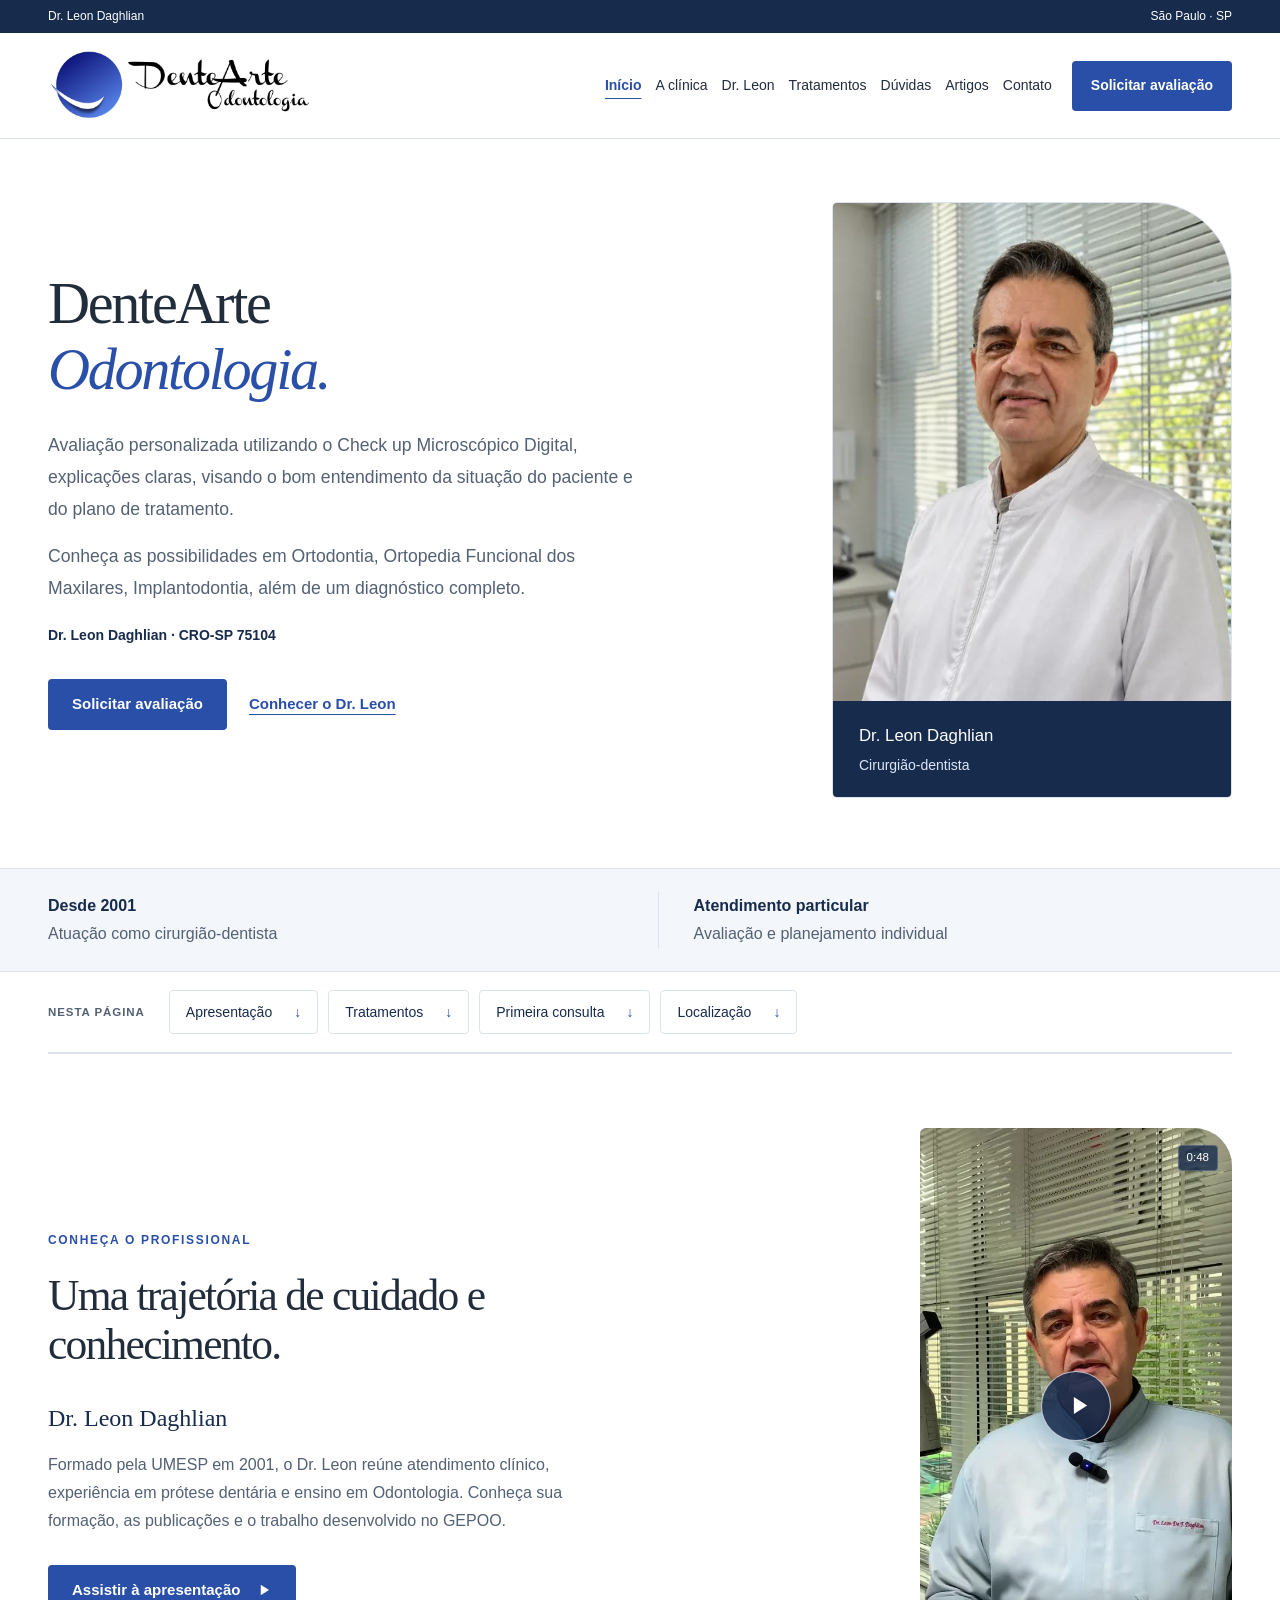
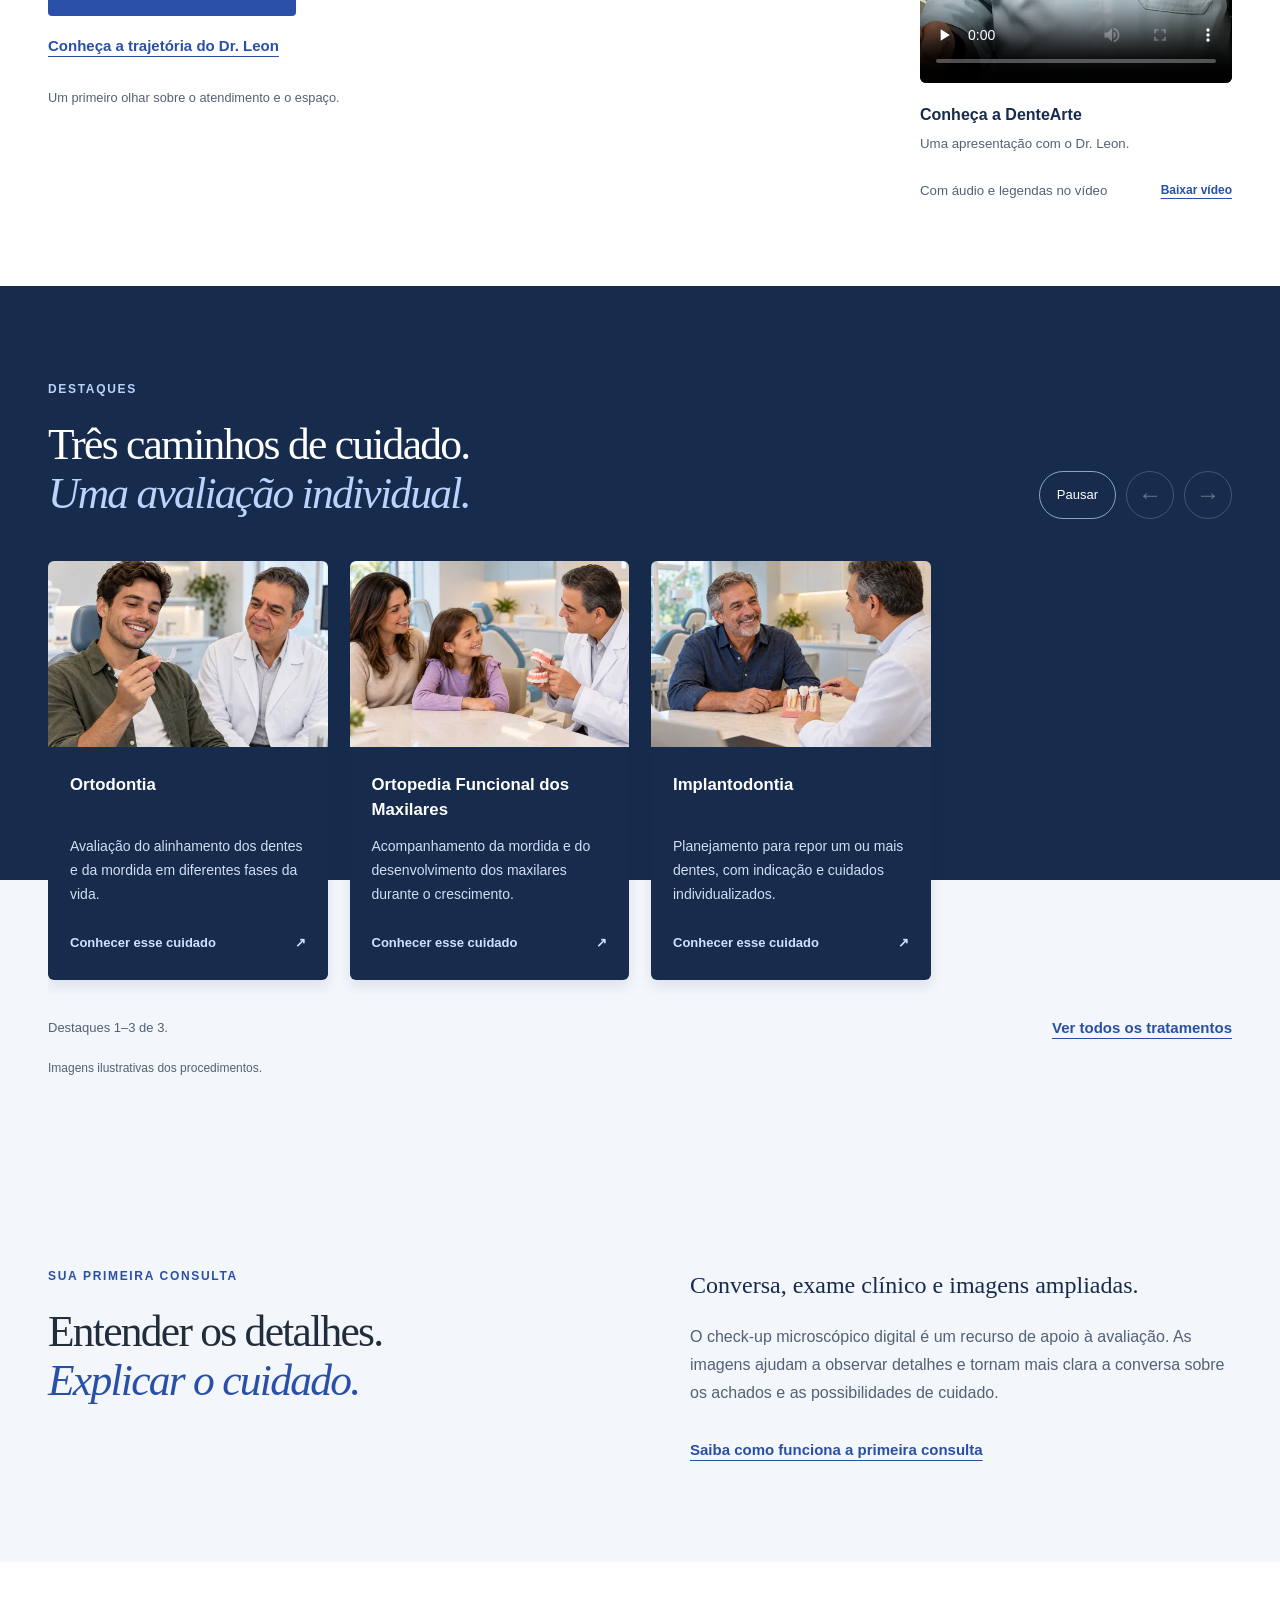
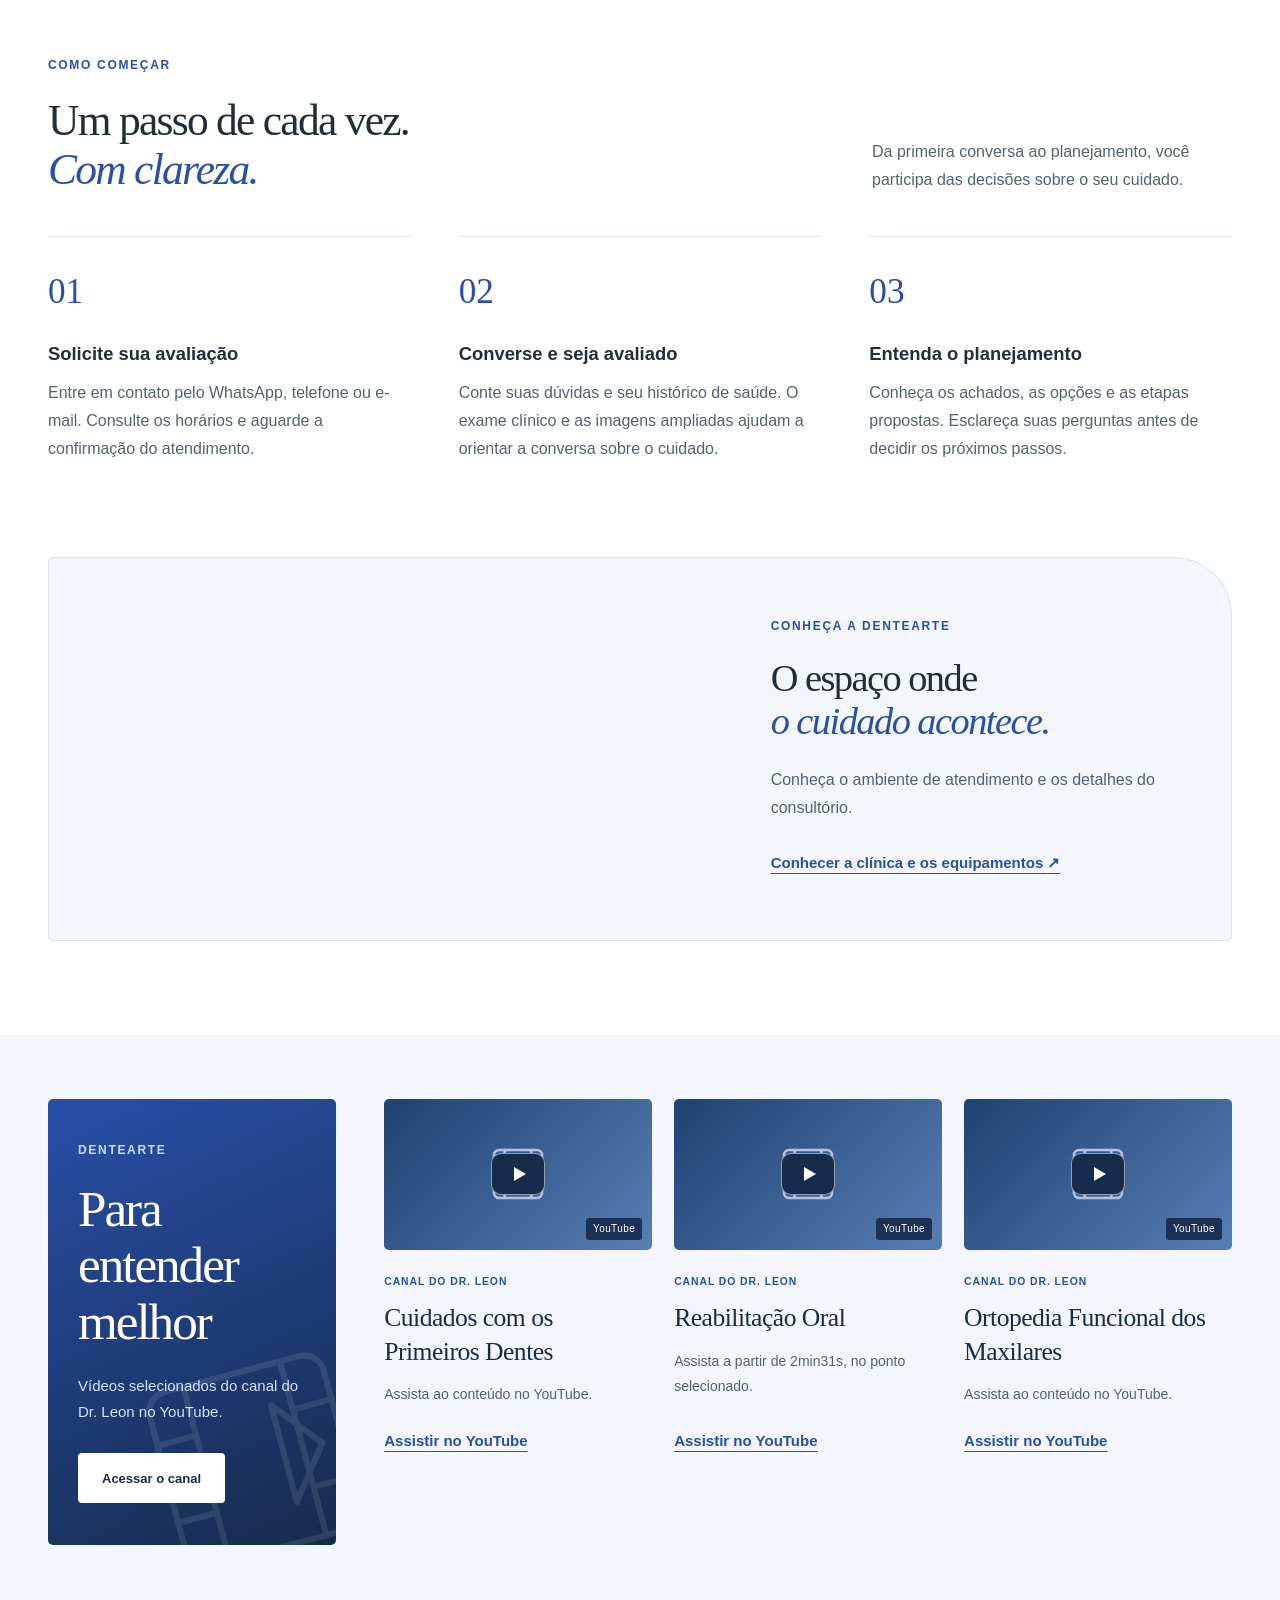
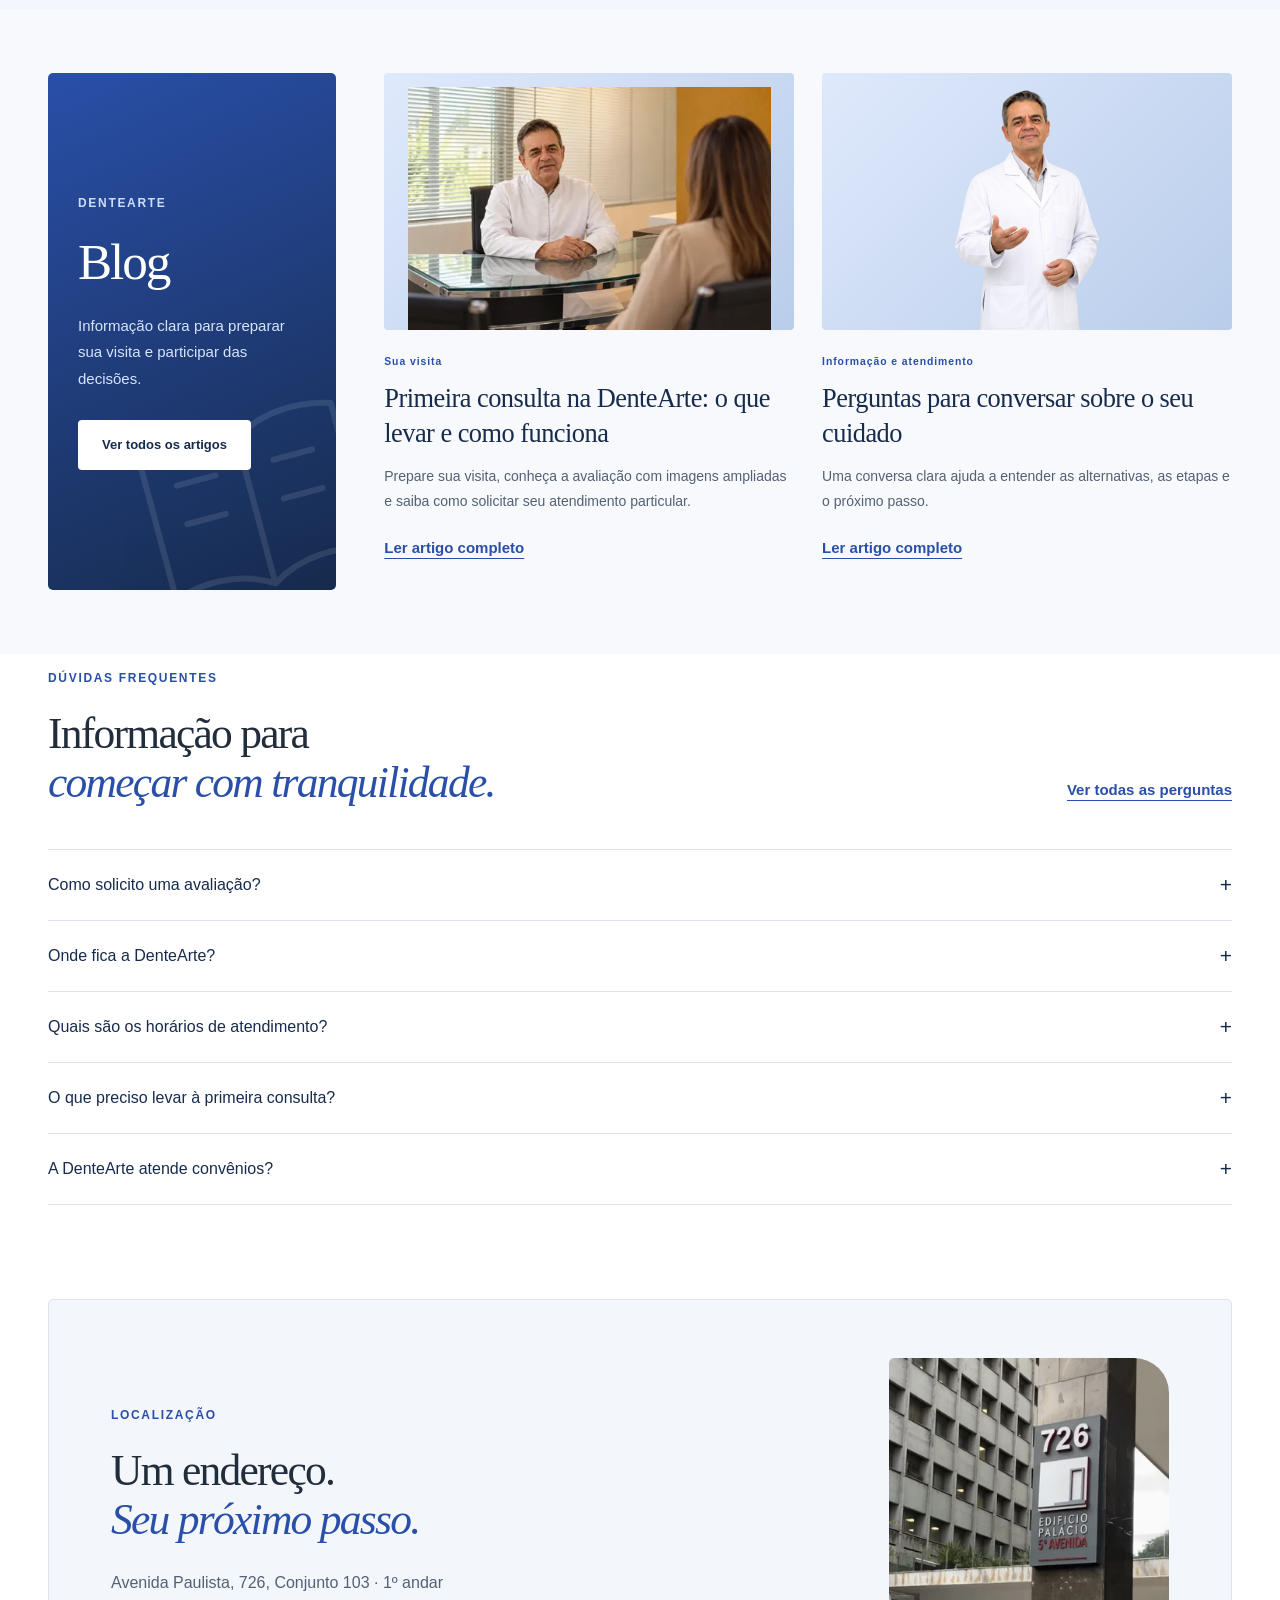
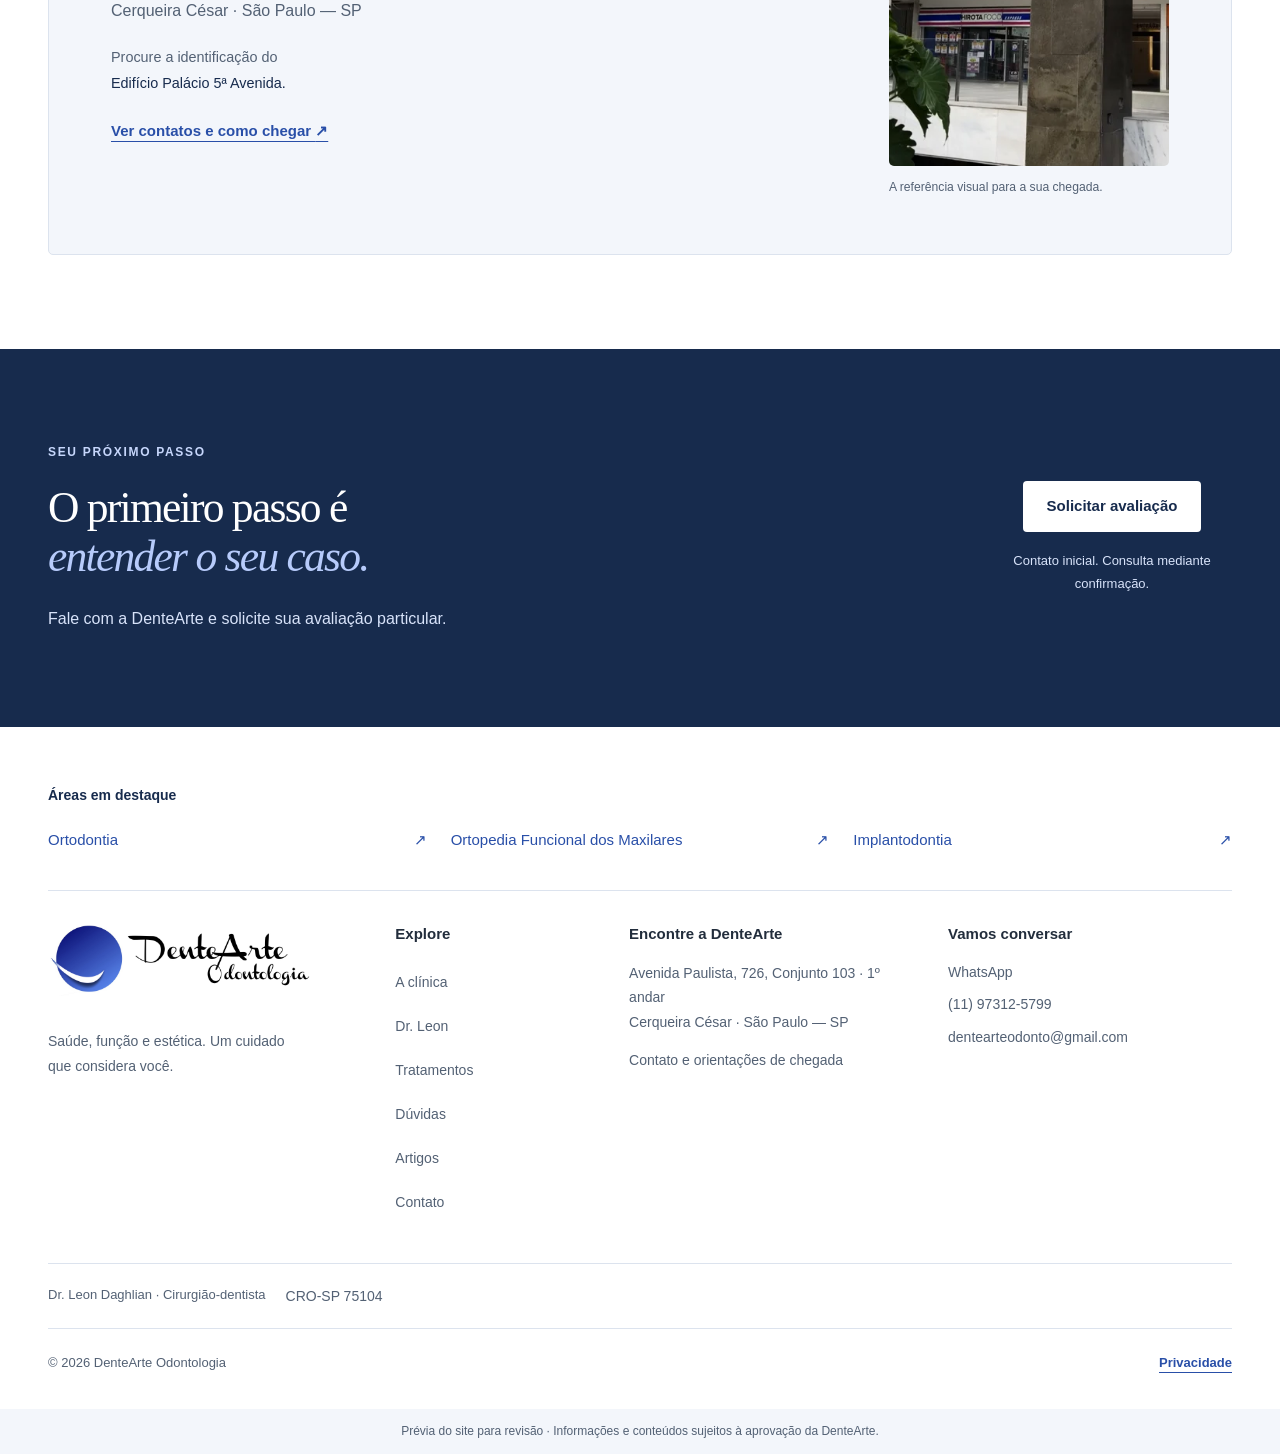
==== index.html @ a9404f8c "Add files via upload" ====
<!doctype html>
<html lang="pt-BR">
<head>
  <meta charset="utf-8">
  <meta name="viewport" content="width=device-width, initial-scale=1">
  <meta name="referrer" content="no-referrer">
  <meta name="theme-color" content="#294FA8">
  <meta name="description" content="Atendimento particular com o Dr. Leon Daghlian. Conheça Ortodontia, Ortopedia Funcional e Implantodontia e solicite uma avaliação.">
  <meta name="robots" content="noindex, nofollow">
  <meta property="og:type" content="website">
  <meta property="og:locale" content="pt_BR">
  <meta property="og:title" content="Dentista — Dr. Leon | DenteArte">
  <meta property="og:description" content="Atendimento particular com o Dr. Leon Daghlian. Conheça Ortodontia, Ortopedia Funcional e Implantodontia e solicite uma avaliação.">
  <meta property="og:site_name" content="DenteArte Odontologia">
  
  <meta property="og:image" content="https://www.dentearte.com/assets/runtime/leon-home.148a101b73c4b427.webp"><meta property="og:image:alt" content="Dr. Leon Daghlian de jaleco branco no consultório">
  <title>Dentista — Dr. Leon | DenteArte</title>
  <link rel="icon" type="image/png" href="assets/runtime/favicon.35aedf105b13063a.png">
  
  <link rel="stylesheet" href="assets/runtime/styles-home.a807d218c410e4f5.css">
  <script src="assets/runtime/app.6efefcf47bba2258.js" defer></script>
<script src="assets/runtime/sections.3977c58650f50181.js" defer></script>
<script src="assets/runtime/media.e049b5c25b00d637.js" defer></script>
</head>

<body>
<a class="skip-link" href="#conteudo">Pular para o conteúdo</a>
<div class="topbar"><div class="wrap"><span>Dr. Leon Daghlian</span><span>São Paulo · SP</span></div></div>
<header class="header" id="inicio">
  <div class="header-inner wrap">
    <a class="brand brand-header" href="index.html" aria-label="DenteArte Odontologia, início"><img class="brand-logo" src="assets/runtime/dentearte-odontologia.8fee840954c250de.jpg" width="1644" height="452" alt="" decoding="async"></a>
    <nav class="nav" id="main-nav" aria-label="Menu principal"><a href="index.html" aria-current="page">Início</a>
<a href="clinica.html">A clínica</a>
<a href="profissional.html">Dr. Leon</a>
<a href="tratamentos.html">Tratamentos</a>
<a href="duvidas.html">Dúvidas</a>
<a href="artigos.html">Artigos</a>
<a href="contato.html">Contato</a></nav>
    <a class="button button-blue header-cta"  data-book href="contato.html" aria-haspopup="dialog">Solicitar avaliação</a>
    <button class="menu-toggle" type="button" aria-label="Abrir menu" aria-controls="main-nav" aria-expanded="false"><span></span><span></span></button>
  </div>
</header>

<noscript><p class="noscript-note">A preparação de mensagem e os filtros usam JavaScript. Os artigos, a privacidade e os contatos também estão disponíveis em páginas próprias.</p></noscript>
<main id="conteudo" tabindex="-1">
<section class="hero wrap">
  <div class="hero-copy"><h1>DenteArte<br><em>Odontologia.</em></h1><p class="lead">Avaliação personalizada utilizando o Check up Microscópico Digital, explicações claras, visando o bom entendimento da situação do paciente e do plano de tratamento.</p>
<p class="lead">Conheça as possibilidades em Ortodontia, Ortopedia Funcional dos Maxilares, Implantodontia, além  de um diagnóstico completo.</p><p class="hero-credential">Dr. Leon Daghlian · CRO-SP 75104</p><div class="hero-actions"><a class="button button-blue"  data-book href="contato.html" aria-haspopup="dialog">Solicitar avaliação</a><a class="text-link" href="profissional.html">Conhecer o Dr. Leon</a></div></div>
  <figure class="portrait hero-portrait photo-portrait"><div class="portrait-window"><img src="assets/runtime/leon-home.148a101b73c4b427.webp" alt="Dr. Leon Daghlian de jaleco branco no consultório" width="1122" height="1402" fetchpriority="high" decoding="async" srcset="assets/runtime/leon-home-480.ec68aa6f1c3f80e4.webp 480w, assets/runtime/leon-home-768.adf15c10898aa76a.webp 768w, assets/runtime/leon-home.148a101b73c4b427.webp 1122w" sizes="(max-width: 360px) calc(100vw - 40px), (max-width: 650px) 320px, (max-width: 900px) 42vw, 400px"></div><figcaption><strong>Dr. Leon Daghlian</strong><span>Cirurgião-dentista</span></figcaption></figure>
</section>
<section class="brand-strip" aria-label="Informações do atendimento"><div class="wrap"><span><strong>Desde 2001</strong><br>Atuação como cirurgião-dentista</span><span><strong>Atendimento particular</strong><br>Avaliação e planejamento individual</span></div></section>
<nav class="page-shortcuts wrap" aria-label="Nesta página"><span>Nesta página</span><div><a href="#apresentacao" data-section-link>Apresentação<span aria-hidden="true">↓</span></a><a href="#destaques" data-section-link>Tratamentos<span aria-hidden="true">↓</span></a><a href="#primeira-consulta" data-section-link>Primeira consulta<span aria-hidden="true">↓</span></a><a href="#localizacao" data-section-link>Localização<span aria-hidden="true">↓</span></a></div></nav>
<section class="professional-intro wrap section-space da-introduction page-section-target" id="apresentacao" aria-labelledby="da-intro-title" tabindex="-1">
  <div class="da-intro-copy"><p class="eyebrow">CONHEÇA O PROFISSIONAL</p><h2 id="da-intro-title">Uma trajetória de cuidado e conhecimento.</h2>
  <p class="da-professional-name">Dr. Leon Daghlian</p><p>Formado pela UMESP em 2001, o Dr. Leon reúne atendimento clínico, experiência em prótese dentária e ensino em Odontologia. Conheça sua formação, as publicações e o trabalho desenvolvido no GEPOO.</p>
  <div class="da-intro-actions"><a class="button button-blue" href="#video-apresentacao" data-play-media="video-apresentacao">Assistir à apresentação <svg viewBox="0 0 24 24" aria-hidden="true"><path d="M9 5v14l11-7z"/></svg></a><a class="text-link" href="profissional.html">Conheça a trajetória do Dr. Leon</a></div>
  <p class="da-media-hint">Um primeiro olhar sobre o atendimento e o espaço.</p></div>
  <div class="da-intro-film"><figure class="da-media-card">
      <div class="da-media-shell">
        <video id="video-apresentacao" class="da-video" controls playsinline loading="lazy" preload="none" poster="assets/runtime/apresentacao-capa.09a3479719174597.webp" aria-label="Conheça a DenteArte" width="720" height="1280" tabindex="0">
          <source src="assets/runtime/apresentacao.948035d2e2fa01c4.mp4" type="video/mp4">
          Seu navegador não reproduz este vídeo. <a href="assets/runtime/apresentacao.948035d2e2fa01c4.mp4">Abrir vídeo: Conheça a DenteArte</a>.
        </video>
        <button class="da-media-play" type="button" aria-label="Assistir: Conheça a DenteArte" aria-controls="video-apresentacao" hidden><svg viewBox="0 0 24 24" aria-hidden="true"><path d="M9 5v14l11-7z"/></svg></button>
        <span class="da-duration" aria-hidden="true">0:48</span>
      </div>
      <figcaption><strong>Conheça a DenteArte</strong><span>Uma apresentação com o Dr. Leon.</span>
      <p class="da-media-tools"><span>Com áudio e legendas no vídeo</span><a href="assets/runtime/apresentacao.948035d2e2fa01c4.mp4" download="dentearte-apresentacao.mp4" aria-label="Baixar vídeo: apresentação">Baixar vídeo</a></p>
      <p class="da-media-status" id="video-apresentacao-status" role="status" aria-live="polite" hidden></p></figcaption>
    </figure></div>
</section>
<section class="highlights-section section-space page-section-target" id="destaques" aria-labelledby="highlights-title" tabindex="-1"><div class="wrap"><div class="section-heading"><div><p class="eyebrow">DESTAQUES</p><h2 id="highlights-title">Três caminhos de cuidado.<br><em>Uma avaliação individual.</em></h2></div><div class="carousel-controls" data-carousel-controls hidden><button type="button" class="carousel-toggle" data-carousel-toggle aria-label="Pausar rolagem automática" aria-controls="highlights-track">Pausar</button><button type="button" class="carousel-arrow" data-carousel-prev aria-label="Ver tratamentos anteriores" aria-controls="highlights-track">←</button><button type="button" class="carousel-arrow" data-carousel-next aria-label="Ver próximos tratamentos" aria-controls="highlights-track">→</button></div></div><div class="highlight-track" id="highlights-track" tabindex="0" aria-label="Destaques dos tratamentos; use as setas para navegar"><a class="highlight-card" href="tratamento-ortodontia.html"><div class="highlight-visual highlight-photo"><img src="assets/runtime/ortodontia.4e6192ca11a2cd31.webp" alt="Imagem ilustrativa de um alinhador transparente em uma consulta" width="960" height="640" loading="lazy" decoding="async" srcset="assets/runtime/tratamentos-ortodontia-480.391642be3a689892.webp 480w, assets/runtime/ortodontia.4e6192ca11a2cd31.webp 960w" sizes="(max-width: 650px) calc(100vw - 40px), (max-width: 1000px) 45vw, 440px"></div><div class="highlight-copy"><h3>Ortodontia</h3><p>Avaliação do alinhamento dos dentes e da mordida em diferentes fases da vida.</p><span class="highlight-link">Conhecer esse cuidado <span aria-hidden="true">↗</span></span></div></a><a class="highlight-card" href="tratamento-ortopedia-funcional.html"><div class="highlight-visual highlight-photo"><img src="assets/runtime/ortopedia-funcional.61e258c09fccf514.webp" alt="Imagem ilustrativa de uma criança e sua responsável em orientação sobre os maxilares" width="960" height="640" loading="lazy" decoding="async" srcset="assets/runtime/tratamentos-ortopedia-funcional-480.c8b0a27391415779.webp 480w, assets/runtime/ortopedia-funcional.61e258c09fccf514.webp 960w" sizes="(max-width: 650px) calc(100vw - 40px), (max-width: 1000px) 45vw, 440px"></div><div class="highlight-copy"><h3>Ortopedia Funcional dos Maxilares</h3><p>Acompanhamento da mordida e do desenvolvimento dos maxilares durante o crescimento.</p><span class="highlight-link">Conhecer esse cuidado <span aria-hidden="true">↗</span></span></div></a><a class="highlight-card" href="tratamento-implantodontia.html"><div class="highlight-visual highlight-photo"><img src="assets/runtime/implantodontia.1fc6ed169a459009.webp" alt="Imagem ilustrativa de orientação com um modelo de implante dentário" width="960" height="640" loading="lazy" decoding="async" srcset="assets/runtime/tratamentos-implantodontia-480.143614f6ed441ddf.webp 480w, assets/runtime/implantodontia.1fc6ed169a459009.webp 960w" sizes="(max-width: 650px) calc(100vw - 40px), (max-width: 1000px) 45vw, 440px"></div><div class="highlight-copy"><h3>Implantodontia</h3><p>Planejamento para repor um ou mais dentes, com indicação e cuidados individualizados.</p><span class="highlight-link">Conhecer esse cuidado <span aria-hidden="true">↗</span></span></div></a></div><div class="highlight-bottom"><p class="carousel-status" data-carousel-status role="status">3 áreas em destaque.</p><a class="text-link" href="tratamentos.html">Ver todos os tratamentos</a></div><p class="highlight-image-note">Imagens ilustrativas dos procedimentos.</p></div></section>


<section class="soft-section section-space page-section-target" id="primeira-consulta" tabindex="-1"><div class="wrap editorial-grid"><div><p class="eyebrow">SUA PRIMEIRA CONSULTA</p><h2>Entender os detalhes.<br><em>Explicar o cuidado.</em></h2></div><div><p class="lead">Conversa, exame clínico e imagens ampliadas.</p><p>O check-up microscópico digital é um recurso de apoio à avaliação. As imagens ajudam a observar detalhes e tornam mais clara a conversa sobre os achados e as possibilidades de cuidado.</p><a class="text-link" href="clinica.html#primeira-consulta">Saiba como funciona a primeira consulta</a></div></div></section>
<section class="journey section-space" id="primeira-visita">
  <div class="wrap"><div class="section-heading"><div><p class="eyebrow">COMO COMEÇAR</p><h2>Um passo de cada vez.<br><em>Com clareza.</em></h2></div><p>Da primeira conversa ao planejamento, você participa das decisões sobre o seu cuidado.</p></div><div class="journey-grid"><article><span class="step-number">01</span><h3>Solicite sua avaliação</h3><p>Entre em contato pelo WhatsApp, telefone ou e-mail. Consulte os horários e aguarde a confirmação do atendimento.</p></article>
<article><span class="step-number">02</span><h3>Converse e seja avaliado</h3><p>Conte suas dúvidas e seu histórico de saúde. O exame clínico e as imagens ampliadas ajudam a orientar a conversa sobre o cuidado.</p></article>
<article><span class="step-number">03</span><h3>Entenda o planejamento</h3><p>Conheça os achados, as opções e as etapas propostas. Esclareça suas perguntas antes de decidir os próximos passos.</p></article></div></div>
</section>

<section class="wrap clinic-preview" aria-labelledby="clinic-preview-title">
  <figure class="clinic-preview-photo"><img src="assets/runtime/galeria-clinica-ambiente-odontologico.65e059bf5c68c504.webp" alt="Visão do ambiente de atendimento com cadeira e equipamentos odontológicos" width="1440" height="810" sizes="(max-width: 650px) calc(100vw - 40px), (max-width: 1180px) 50vw, 620px" loading="lazy" decoding="async" srcset="assets/runtime/galeria-clinica-ambiente-odontologico-480.e122d20e1cb3cee9.webp 480w, assets/runtime/galeria-clinica-ambiente-odontologico-768.a4efd353753afddc.webp 768w, assets/runtime/galeria-clinica-ambiente-odontologico.65e059bf5c68c504.webp 1440w"></figure>
  <div class="clinic-preview-copy"><p class="eyebrow">CONHEÇA A DENTEARTE</p><h2 id="clinic-preview-title">O espaço onde<br><em>o cuidado acontece.</em></h2><p>Conheça o ambiente de atendimento e os detalhes do consultório.</p><a class="text-link" href="clinica.html#ambiente">Conhecer a clínica e os equipamentos <span aria-hidden="true">↗</span></a></div>
</section>

<section class="editorial-section section-space editorial-media" id="na-midia" aria-labelledby="title-media"><div class="wrap editorial-row"><div class="editorial-sidebar"><span class="editorial-watermark" aria-hidden="true"><svg class="icon" aria-hidden="true"><use href="#i-film"/></svg></span><p class="eyebrow">DENTEARTE</p><h2 id="title-media">Para entender melhor</h2><p>Vídeos selecionados do canal do Dr. Leon no YouTube.</p><a class="button button-light" href="https://www.youtube.com/@LeonDaghlian" target="_blank" rel="noopener noreferrer">Acessar o canal</a></div><div class="editorial-content"><div class="editorial-cards"><article class="editorial-card"><a class="video-cover" href="https://www.youtube.com/watch?v=jYZSmBV0pOc" target="_blank" rel="noopener noreferrer" aria-label="Assistir: Cuidados com os Primeiros Dentes — abre no YouTube"><span class="video-cover-fallback" aria-hidden="true"><svg class="icon" aria-hidden="true"><use href="#i-film"/></svg></span><img src="https://i.ytimg.com/vi/jYZSmBV0pOc/hqdefault.jpg" width="480" height="360" loading="lazy" decoding="async" alt="" referrerpolicy="no-referrer"><span class="video-play" aria-hidden="true"><svg viewBox="0 0 24 24"><path d="M8 5v14l12-7Z"/></svg></span><span class="video-platform">YouTube</span></a><div class="editorial-card-copy"><p class="eyebrow">CANAL DO DR. LEON</p><h3>Cuidados com os Primeiros Dentes</h3><p>Assista ao conteúdo no YouTube.</p><a class="text-link" href="https://www.youtube.com/watch?v=jYZSmBV0pOc" target="_blank" rel="noopener noreferrer">Assistir no YouTube</a></div></article><article class="editorial-card"><a class="video-cover" href="https://www.youtube.com/watch?v=DPoRaUKQ-e8&amp;t=151s" target="_blank" rel="noopener noreferrer" aria-label="Assistir: Reabilitação Oral — abre no YouTube"><span class="video-cover-fallback" aria-hidden="true"><svg class="icon" aria-hidden="true"><use href="#i-film"/></svg></span><img src="https://i.ytimg.com/vi/DPoRaUKQ-e8/hqdefault.jpg" width="480" height="360" loading="lazy" decoding="async" alt="" referrerpolicy="no-referrer"><span class="video-play" aria-hidden="true"><svg viewBox="0 0 24 24"><path d="M8 5v14l12-7Z"/></svg></span><span class="video-platform">YouTube</span></a><div class="editorial-card-copy"><p class="eyebrow">CANAL DO DR. LEON</p><h3>Reabilitação Oral</h3><p>Assista a partir de 2min31s, no ponto selecionado.</p><a class="text-link" href="https://www.youtube.com/watch?v=DPoRaUKQ-e8&amp;t=151s" target="_blank" rel="noopener noreferrer">Assistir no YouTube</a></div></article><article class="editorial-card"><a class="video-cover" href="https://www.youtube.com/watch?v=it-6YqHtQhg" target="_blank" rel="noopener noreferrer" aria-label="Assistir: Ortopedia Funcional dos Maxilares — abre no YouTube"><span class="video-cover-fallback" aria-hidden="true"><svg class="icon" aria-hidden="true"><use href="#i-film"/></svg></span><img src="https://i.ytimg.com/vi/it-6YqHtQhg/hqdefault.jpg" width="480" height="360" loading="lazy" decoding="async" alt="" referrerpolicy="no-referrer"><span class="video-play" aria-hidden="true"><svg viewBox="0 0 24 24"><path d="M8 5v14l12-7Z"/></svg></span><span class="video-platform">YouTube</span></a><div class="editorial-card-copy"><p class="eyebrow">CANAL DO DR. LEON</p><h3>Ortopedia Funcional dos Maxilares</h3><p>Assista ao conteúdo no YouTube.</p><a class="text-link" href="https://www.youtube.com/watch?v=it-6YqHtQhg" target="_blank" rel="noopener noreferrer">Assistir no YouTube</a></div></article></div></div></div></section>
<section class="editorial-section section-space editorial-blog" id="blog" aria-labelledby="title-blog"><div class="wrap editorial-row"><div class="editorial-sidebar"><span class="editorial-watermark" aria-hidden="true"><svg class="icon" aria-hidden="true"><use href="#i-book"/></svg></span><p class="eyebrow">DENTEARTE</p><h2 id="title-blog">Blog</h2><p>Informação clara para preparar sua visita e participar das decisões.</p><a class="button button-light" href="artigos.html">Ver todos os artigos</a></div><div class="editorial-content"><div class="editorial-cards" id="artigos-blog"><article class="editorial-card"><div class="editorial-visual fit-contain"><img src="assets/runtime/leon-clinica.3a271511ac944e57.webp" alt="Dr. Leon Daghlian em apresentação da DenteArte" width="1440" height="960" loading="lazy" decoding="async" srcset="assets/runtime/leon-clinica-480.353297f7e9f30dda.webp 480w, assets/runtime/leon-clinica-768.373d5eafeaf4bade.webp 768w, assets/runtime/leon-clinica.3a271511ac944e57.webp 1440w" sizes="(max-width: 340px) calc(100vw - 40px), (max-width: 650px) 300px, (max-width: 900px) 40vw, 360px"></div><div class="editorial-card-copy"><p class="eyebrow">Sua visita</p><h3>Primeira consulta na DenteArte: o que levar e como funciona</h3><p>Prepare sua visita, conheça a avaliação com imagens ampliadas e saiba como solicitar seu atendimento particular.</p><a class="text-link" href="artigo-primeira-visita.html" data-article="article-primeira-visita" aria-controls="article-primeira-visita" aria-haspopup="dialog">Ler artigo completo</a></div></article><article class="editorial-card"><div class="editorial-visual fit-contain"><img src="assets/runtime/leon-orientacao.1504a0137aba3f16.webp" alt="Dr. Leon Daghlian com a mão aberta em gesto de explicação" width="1024" height="1536" loading="lazy" decoding="async" srcset="assets/runtime/leon-orientacao-480.15ec038d33190c57.webp 480w, assets/runtime/leon-orientacao-768.cbcdd72c1188327e.webp 768w, assets/runtime/leon-orientacao.1504a0137aba3f16.webp 1024w" sizes="(max-width: 320px) calc(100vw - 40px), (max-width: 650px) 280px, 330px"></div><div class="editorial-card-copy"><p class="eyebrow">Informação e atendimento</p><h3>Perguntas para conversar sobre o seu cuidado</h3><p>Uma conversa clara ajuda a entender as alternativas, as etapas e o próximo passo.</p><a class="text-link" href="artigo-conversa-sobre-cuidado.html" data-article="article-conversa-sobre-cuidado" aria-controls="article-conversa-sobre-cuidado" aria-haspopup="dialog">Ler artigo completo</a></div></article></div></div></div></section>
<section class="faq-section wrap section-space"><div class="section-heading"><div><p class="eyebrow">DÚVIDAS FREQUENTES</p><h2>Informação para<br><em>começar com tranquilidade.</em></h2></div><a class="text-link" href="duvidas.html">Ver todas as perguntas</a></div><div class="faq-list"><details id="pergunta-solicitar-avaliacao"><summary>Como solicito uma avaliação?<span aria-hidden="true">+</span></summary><p class="faq-answer">Entre em contato pelo WhatsApp (11) 97312-5799, telefone ou e-mail. O atendimento informa a disponibilidade e confirma o horário da consulta.</p><a class="faq-permalink" href="duvidas.html#pergunta-solicitar-avaliacao">Link para esta pergunta</a></details>
<details id="pergunta-localizacao"><summary>Onde fica a DenteArte?<span aria-hidden="true">+</span></summary><p class="faq-answer">Avenida Paulista, 726, Conjunto 103 · 1º andar. Cerqueira César · São Paulo — SP. Próximo ao metrô Brigadeiro. Confirme com o atendimento a entrada do edifício e as orientações de chegada ao conjunto 103.</p><a class="faq-permalink" href="duvidas.html#pergunta-localizacao">Link para esta pergunta</a></details>
<details id="pergunta-horarios"><summary>Quais são os horários de atendimento?<span aria-hidden="true">+</span></summary><p class="faq-answer">O atendimento ocorre de segunda a sexta, das 9h às 20h, e aos sábados quinzenais, das 8h às 12h, com agendamento. Confirme os sábados disponíveis antes de planejar sua visita.</p><a class="faq-permalink" href="duvidas.html#pergunta-horarios">Link para esta pergunta</a></details>
<details id="pergunta-primeira-consulta"><summary>O que preciso levar à primeira consulta?<span aria-hidden="true">+</span></summary><p class="faq-answer">Leve exames anteriores pertinentes, uma relação dos medicamentos em uso e informações sobre seu histórico de saúde. Anote suas dúvidas e confirme com o atendimento os documentos necessários.</p><a class="faq-permalink" href="duvidas.html#pergunta-primeira-consulta">Link para esta pergunta</a></details>
<details id="pergunta-valores-e-pagamento"><summary>A DenteArte atende convênios?<span aria-hidden="true">+</span></summary><p class="faq-answer">O atendimento informado pela DenteArte é particular. Consulte a equipe sobre o valor da avaliação e as formas de pagamento. O orçamento de um tratamento é definido a partir do planejamento individual.</p><a class="faq-permalink" href="duvidas.html#pergunta-valores-e-pagamento">Link para esta pergunta</a></details></div></section>
<section class="location-preview wrap da-location page-section-target" id="localizacao" aria-labelledby="da-location-title" tabindex="-1"><div><p class="eyebrow">LOCALIZAÇÃO</p><h2 id="da-location-title">Um endereço.<br><em>Seu próximo passo.</em></h2><p>Avenida Paulista, 726, Conjunto 103 · 1º andar<br>Cerqueira César · São Paulo — SP</p><p class="da-landmark">Procure a identificação do<br><strong>Edifício Palácio 5ª Avenida.</strong></p><a class="text-link" href="contato.html#como-chegar">Ver contatos e como chegar <span aria-hidden="true">↗</span></a></div><figure class="da-building-photo"><img src="assets/runtime/predio-726.74c7e734df3b6b20.webp" sizes="(max-width: 650px) 245px, 280px" width="732" height="1065" alt="Placa do Edifício Palácio 5ª Avenida, com o número 726" loading="lazy" decoding="async" srcset="assets/runtime/predio-726-360.b4d9cd8baf8b3e3d.webp 360w, assets/runtime/predio-726-540.8e04afb987f40701.webp 540w, assets/runtime/predio-726.74c7e734df3b6b20.webp 732w"><figcaption>A referência visual para a sua chegada.</figcaption></figure></section>
<section class="closing section-space">
  <div class="wrap closing-inner"><div><p class="eyebrow">SEU PRÓXIMO PASSO</p><h2>O primeiro passo é<br><em>entender o seu caso.</em></h2><p>Fale com a DenteArte e solicite sua avaliação particular.</p></div><div class="closing-action"><a class="button button-light"  data-book href="contato.html" aria-haspopup="dialog">Solicitar avaliação</a><span>Contato inicial. Consulta mediante confirmação.</span></div></div>
</section>

</main>
<footer class="footer">
  <nav class="footer-treatments wrap" aria-labelledby="footer-treatments-title"><h2 id="footer-treatments-title">Áreas em destaque</h2><ul><li><a href="tratamento-ortodontia.html">Ortodontia<span aria-hidden="true">↗</span></a></li><li><a href="tratamento-ortopedia-funcional.html">Ortopedia Funcional dos Maxilares<span aria-hidden="true">↗</span></a></li><li><a href="tratamento-implantodontia.html">Implantodontia<span aria-hidden="true">↗</span></a></li></ul></nav>
  <div class="wrap footer-main">
    <div><a class="brand brand-footer" href="index.html" aria-label="DenteArte Odontologia, início"><img class="brand-logo" src="assets/runtime/dentearte-odontologia.8fee840954c250de.jpg" width="1644" height="452" alt="" decoding="async"></a><p>Saúde, função e estética. Um cuidado que considera você.</p></div>
    <div><h2>Explore</h2><nav aria-label="Explore o site"><a href="clinica.html">A clínica</a>
<a href="profissional.html">Dr. Leon</a>
<a href="tratamentos.html">Tratamentos</a>
<a href="duvidas.html">Dúvidas</a>
<a href="artigos.html">Artigos</a>
<a href="contato.html">Contato</a></nav></div>
    <div><h2>Encontre a DenteArte</h2><address>Avenida Paulista, 726, Conjunto 103 · 1º andar<br>Cerqueira César · São Paulo — SP</address><a href="contato.html">Contato e orientações de chegada</a></div>
    <div><h2>Vamos conversar</h2><a href="https://wa.me/5511973125799?text=Ol%C3%A1%2C%20conheci%20a%20DenteArte%20Odontologia%20pelo%20site%20e%20gostaria%20de%20informa%C3%A7%C3%B5es%20para%20agendar%20uma%20avalia%C3%A7%C3%A3o." target="_blank" rel="noopener noreferrer">WhatsApp</a>
<a href="tel:+5511973125799">(11) 97312-5799</a>
<a href="mailto:dentearteodonto@gmail.com">dentearteodonto@gmail.com</a></div>
  </div>
  <div class="wrap footer-professional"><span>Dr. Leon Daghlian · Cirurgião-dentista</span><span class="professional-registration">CRO-SP 75104</span></div>
  <div class="wrap footer-bottom"><span>© <span id="year">2026</span> DenteArte Odontologia</span><a id="privacy-open" class="text-link" href="privacidade.html" aria-controls="privacy-dialog" aria-haspopup="dialog">Privacidade</a></div>
  <p class="review-note">Prévia do site para revisão · Informações e conteúdos sujeitos à aprovação da DenteArte.</p>
</footer>
<nav class="mobile-actions" aria-label="Atalhos de atendimento">
  <a class="button button-outline" href="contato.html#como-chegar">Como chegar</a>
  <a class="button button-blue"  data-book href="contato.html" aria-haspopup="dialog">Solicitar avaliação</a>
</nav>

<dialog id="booking-dialog" aria-labelledby="booking-title" aria-describedby="booking-description">
  <div class="dialog-toolbar"><button class="dialog-close" type="button" aria-label="Fechar contato" data-close="booking-dialog">×</button></div>
  <div class="dialog-inner">
    <p class="eyebrow">CONTATO COM A DENTEARTE</p>
    <h2 id="booking-title">Vamos <em>conversar?</em></h2>
    <p id="booking-description">Escolha o motivo do contato para preparar uma mensagem. Você poderá revisar o texto e continuar pelo canal de sua preferência.</p>
    <form id="booking-form">
      <label for="purpose">Como podemos ajudar?</label>
      <select id="purpose" name="purpose" aria-controls="booking-interest-field booking-period-field">
        <option value="avaliacao">Solicitar avaliação</option>
        <option value="duvida">Tirar uma dúvida</option>
        <option value="reagendamento">Reagendar consulta</option>
      </select>
      <div id="booking-interest-field" class="booking-field">
        <label for="interest">Sobre o que você quer conversar?</label>
        <select id="interest" name="interest"><option>Avaliação inicial</option><option>Informações sobre atendimento</option><option>Ortodontia</option><option>Ortopedia Funcional dos Maxilares</option><option>Implantodontia</option><option>Check-up Microscópico Digital</option><option>Endodontia</option><option>Periodontia</option><option>Próteses dentárias</option><option>Dentística e estética dental</option></select>
      </div>
      <div id="booking-period-field" class="booking-field">
        <label for="period">Qual período você prefere?</label>
        <select id="period" name="period" aria-describedby="period-hint">
          <option value="Sem preferência">Sem preferência</option>
          <option value="Manhã">Manhã</option>
          <option value="Tarde">Tarde</option>
          <option value="Noite">Noite</option>
        </select>
        <p id="period-hint" class="booking-hint">Informe sua preferência. A disponibilidade será confirmada pelo atendimento.</p>
      </div>
      <button type="submit" class="button button-blue">Preparar mensagem</button>
    </form>
    <div id="booking-result" hidden><label for="message">Confira e ajuste a mensagem</label><textarea id="message" rows="6" maxlength="2000" aria-describedby="message-hint message-count"></textarea><p id="message-count" class="booking-hint message-count">0 de 2.000 caracteres</p><p id="message-hint" class="booking-hint">Você pode personalizar o texto. Os botões abaixo usam a mensagem exibida aqui.</p><div id="booking-channels" class="booking-channels" aria-label="Escolha um canal de contato"></div><button id="copy-message" class="button button-outline" type="button">Copiar mensagem</button><p id="copy-status" class="copy-status" role="status" aria-live="polite"></p><button id="edit-message" class="text-link" type="button">Voltar às preferências</button><p class="booking-hint">Ao preparar novamente, o texto será recriado com suas escolhas.</p></div>
    <p class="contact-disclaimer">A mensagem não é enviada automaticamente. O horário só fica confirmado após o retorno do atendimento.</p>
  </div>
</dialog>
<dialog id="privacy-dialog" aria-labelledby="privacy-title">
  <div class="dialog-toolbar"><button class="dialog-close" type="button" aria-label="Fechar privacidade" data-close="privacy-dialog">×</button></div>
  <div class="dialog-inner"><p class="eyebrow">PRIVACIDADE</p><h2 id="privacy-title">Sobre o uso <em>deste site.</em></h2><p>Este site apresenta informações sobre a DenteArte. A preparação da mensagem acontece apenas no seu navegador, sem cadastro ou armazenamento permanente das preferências.</p>
<p>As buscas e os filtros de dúvidas e tratamentos acontecem no navegador. Os termos pesquisados não são enviados pelo site nem gravados em armazenamento permanente.</p>
<p>Ao escolher WhatsApp ou e-mail, o texto é encaminhado ao aplicativo selecionado para revisão e envio por você. O botão de telefone abre o aplicativo de chamadas. O tratamento dos dados nesses canais segue as práticas dos respectivos serviços e do atendimento.</p>
<p>Não há ferramentas de publicidade, análise de visitas, mapas incorporados ou reprodução automática de vídeos. A tipografia utiliza fontes disponíveis no dispositivo, sem solicitação ao Google Fonts.</p>
<p>Os vídeos de apresentação, recepção, consultório e entrada são servidos pela própria hospedagem do site e só começam a tocar quando você escolhe assistir, sem carregamento antecipado do vídeo.</p>
<p>As miniaturas dos demais vídeos são carregadas do YouTube. Ao clicar em uma capa ou em “Assistir no YouTube”, você abre o vídeo nesse serviço. A hospedagem poderá processar informações técnicas para disponibilizar o site. Mapas e redes sociais também abrem serviços externos.</p>
<p>Para conversar com a DenteArte sobre privacidade: <a href="mailto:dentearteodonto@gmail.com">dentearteodonto@gmail.com</a>.</p>
<a class="text-link" href="privacidade.html">Ver página de privacidade</a></div></dialog>
<script id="site-data" type="application/json">{"name":"DenteArte Odontologia","whatsapp":"5511973125799","email":"dentearteodonto@gmail.com","phone":"+5511973125799","emailSubject":"Solicitação de avaliação — DenteArte"}</script>

<dialog class="article-dialog" id="article-primeira-visita" aria-labelledby="article-title-primeira-visita"><div class="dialog-toolbar"><button class="dialog-close" type="button" data-close="article-primeira-visita" aria-label="Fechar artigo">×</button></div><article class="dialog-inner"><p class="eyebrow">Sua visita</p><h2 id="article-title-primeira-visita">Primeira consulta na DenteArte: o que levar e como funciona</h2><div class="editorial-meta"><span>Conteúdo editorial: DenteArte Odontologia</span><span>Atualizado em <time datetime="2026-10-15">15/10/2026</time></span></div><p>A primeira consulta é o momento de conversar sobre o que você deseja cuidar, conhecer o histórico de saúde e iniciar a avaliação. O atendimento da DenteArte é particular.</p><section class="content-block"><h3>Antes de ir ao consultório</h3><p>Solicite a avaliação pelo WhatsApp, telefone ou e-mail e aguarde a confirmação da equipe. Há atendimento de segunda a sexta, das 9h às 20h, e aos sábados quinzenais, das 8h às 12h, conforme agendamento.</p></section>
<section class="content-block"><h3>O que levar</h3><p>Leve exames odontológicos anteriores e outros exames pertinentes que já tenha; não é necessário solicitar novos exames por conta própria.</p><p>Tenha a relação dos medicamentos em uso e informe condições de saúde, alergias e tratamentos anteriores.</p><p>Anote as dúvidas e expectativas que gostaria de conversar com o Dr. Leon.</p><p>Confirme o dia, o horário e as orientações de chegada com o atendimento.</p></section>
<section class="content-block"><h3>Conversa, exame e orientação</h3><p>Durante a avaliação, o exame clínico e o recurso de imagens ampliadas ajudam a observar detalhes e conversar sobre os cuidados. Outros exames podem ser indicados quando necessários.</p><p>Depois da avaliação, o Dr. Leon explica as possibilidades e os próximos passos. O primeiro contato pelo site não define diagnóstico ou tratamento.</p></section><div class="hero-actions"><a class="text-link" href="artigo-primeira-visita.html">Ver página do artigo</a><a class="button button-blue" href="contato.html">Falar com a DenteArte</a></div></article></dialog><dialog class="article-dialog" id="article-conversa-sobre-cuidado" aria-labelledby="article-title-conversa-sobre-cuidado"><div class="dialog-toolbar"><button class="dialog-close" type="button" data-close="article-conversa-sobre-cuidado" aria-label="Fechar artigo">×</button></div><article class="dialog-inner"><p class="eyebrow">Informação e atendimento</p><h2 id="article-title-conversa-sobre-cuidado">Perguntas para conversar sobre o seu cuidado</h2><div class="editorial-meta"><span>Conteúdo editorial: DenteArte Odontologia</span><span>Atualizado em <time datetime="2026-10-15">15/10/2026</time></span></div><p>Entender as possibilidades de cuidado ajuda você a participar das decisões. Na avaliação, conte o que motivou sua procura, seu histórico e as dúvidas que gostaria de esclarecer.</p><section class="content-block"><h3>Perguntas para levar à consulta</h3><ul><li>O que foi observado na minha avaliação?</li><li>Quais alternativas podem ser consideradas e por quê?</li><li>Quais são as etapas, os limites e os cuidados de cada opção?</li><li>Como será o acompanhamento e o que depende da minha participação?</li></ul></section>
<section class="content-block"><h3>Informação antes de decidir</h3><p>Peça explicações quando um termo não ficar claro. Você não precisa escolher um tratamento antes da avaliação.</p><p>Condições administrativas, valores e disponibilidade também podem ser esclarecidos com a equipe. Uma solicitação enviada pelo site só se torna consulta marcada após a confirmação do atendimento.</p></section><div class="hero-actions"><a class="text-link" href="artigo-conversa-sobre-cuidado.html">Ver página do artigo</a><a class="button button-blue" href="contato.html">Falar com a DenteArte</a></div></article></dialog>
<svg xmlns="http://www.w3.org/2000/svg" class="svg-defs" aria-hidden="true"><defs>
<symbol id="i-pin" viewBox="0 0 24 24"><path d="M20 10c0 6-8 12-8 12S4 16 4 10a8 8 0 1 1 16 0Z"/><circle cx="12" cy="10" r="2.5"/></symbol>
<symbol id="i-search" viewBox="0 0 24 24"><circle cx="10" cy="10" r="6.5"/><path d="m15 15 6 6"/></symbol>
<symbol id="i-shield" viewBox="0 0 24 24"><path d="m12 3-9 4v5c0 5 9 9 9 9s9-4 9-9V7l-9-4Z"/><path d="m8 12 3 3 5-6"/></symbol>
<symbol id="i-heart" viewBox="0 0 24 24"><path d="M20.8 4.6a5.5 5.5 0 0 0-7.8 0L12 5.7l-1.1-1.1a5.5 5.5 0 0 0-7.8 7.8L12 21l8.8-8.6a5.5 5.5 0 0 0 0-7.8Z"/></symbol>
<symbol id="i-align" viewBox="0 0 24 24"><path d="M3 9c4 7 14 7 18 0M3 15c5 7 13 7 18 0M7 10v7M12 12v7M17 10v7"/></symbol>
<symbol id="i-layers" viewBox="0 0 24 24"><path d="m12 3 10 6-10 6L2 9l10-6ZM2 13l10 6 10-6M2 17l10 6 10-6"/></symbol>
<symbol id="i-sparkles" viewBox="0 0 24 24"><path d="m12 3 2.2 6.8L21 12l-6.8 2.2L12 21l-2.2-6.8L3 12l6.8-2.2L12 3ZM20 2v4M18 4h4"/></symbol>
<symbol id="i-quote" viewBox="0 0 24 24"><path d="M10 6H4v7h5c0 3-2 5-5 5M21 6h-6v7h5c0 3-2 5-5 5"/></symbol>
<symbol id="i-film" viewBox="0 0 24 24"><rect x="3" y="3" width="18" height="18" rx="2"/><path d="M7 3v18M17 3v18M3 8h4M3 16h4M17 8h4M17 16h4m-6-9 4 5-4 5Z"/></symbol>
<symbol id="i-mic" viewBox="0 0 24 24"><rect x="8" y="2" width="8" height="13" rx="4"/><path d="M5 10v2a7 7 0 0 0 14 0v-2M12 19v3M8 22h8M9 6h3M9 10h3"/></symbol>
<symbol id="i-book" viewBox="0 0 24 24"><path d="M12 5C9 3 5 3 2 4v15c3-1 7-1 10 1 3-2 7-2 10-1V4c-3-1-7-1-10 1Zm0 0v15M5 8h4M5 12h4M15 8h4M15 12h4"/></symbol>
</defs></svg>

</body>
</html>
---- assets/runtime/styles-home.a807d218c410e4f5.css ----
:root{--navy:#172B4D;--blue:#294FA8;--blue-dark:#1F3D85;--ink:#222D3C;--muted:#536174;--ice:#F3F6FB;--line:#DCE3EE;}
:root{--serif:'Playfair Display',Georgia,'Times New Roman',serif;--sans:'DM Sans',Arial,Helvetica,sans-serif}
*{box-sizing:border-box}html{scroll-behavior:smooth;scroll-padding-top:28px}body{margin:0;color:var(--ink);background:white;font:16px/1.75 var(--sans)}h1,h2,h3,p,figure{margin:0}h1,h2{font-family:var(--serif);font-weight:400;line-height:1.13;letter-spacing:-.04em}h1{font-size:clamp(2.7rem,4.45vw,4.4rem)}h2{font-size:clamp(2.25rem,3.4vw,3.5rem)}h3{font-size:1.15rem;line-height:1.4;font-weight:600}em{font-weight:400;color:var(--blue)}p{color:var(--muted)}a{color:inherit;text-decoration:none}button,input,select,textarea{font:inherit}button{color:inherit;cursor:pointer}img{display:block;max-width:100%;height:auto}button,a{-webkit-tap-highlight-color:transparent}:focus-visible{outline:3px solid #5580db;outline-offset:5px}[hidden]{display:none!important}.wrap{width:min(1240px,calc(100% - 96px));margin-inline:auto}.section-space{padding-block:94px}.eyebrow{font-size:.75rem;line-height:1.5;letter-spacing:.14em;font-weight:700;color:var(--blue);margin-bottom:22px}.lead{font-size:1.1rem;line-height:1.8}.small{font-size:.875rem}.icon{width:25px;height:25px;fill:none;stroke:currentColor;stroke-width:1.45;stroke-linecap:round;stroke-linejoin:round;flex-shrink:0}.svg-defs{position:absolute;width:0;height:0;overflow:hidden}.button{display:inline-flex;align-items:center;justify-content:center;min-height:50px;padding:13px 23px;border:1px solid transparent;border-radius:4px;font-size:.9375rem;font-weight:600;line-height:1.5;text-align:center;transition:background .15s,color .15s}.button-blue{background:var(--blue);color:white}.button-blue:hover{background:var(--blue-dark)}.button-outline{border-color:var(--line);background:transparent;color:var(--navy)}.button-outline:hover{border-color:var(--blue);background:var(--ice)}.button-light{background:white;color:var(--navy)}.button-light:hover{background:#e8eef9}.text-link{display:inline-block;padding:5px 0;border:0;background:transparent;color:var(--blue);font-weight:600;font-size:.9375rem;text-decoration:underline;text-underline-offset:5px;line-height:1.65}.topbar{background:var(--navy);color:#fff;font-size:.75rem;padding-block:6px}.topbar .wrap{display:flex;justify-content:space-between;gap:16px}.header{background:white;border-bottom:1px solid var(--line);position:relative;z-index:10}.header-inner{display:flex;align-items:center;gap:28px;min-height:105px}.brand{display:inline-flex;align-items:center;gap:10px;color:var(--navy);flex-shrink:0}.brand>img{width:52px;height:52px;object-fit:contain}.brand>span{display:flex;flex-direction:column;gap:7px}.brand strong{font-family:var(--serif);font-size:1.9rem;font-weight:400;line-height:1;letter-spacing:-.035em}.brand small{font-size:.6rem;letter-spacing:.25em;line-height:1}.nav{display:flex;align-items:center;gap:22px;margin-left:auto}.nav a{font-size:.875rem;white-space:nowrap;padding-block:12px}.nav a:hover,.nav a[aria-current=page]{color:var(--blue)}.nav a[aria-current=page]{text-decoration:underline;text-underline-offset:8px;font-weight:600}.header-cta{font-size:.875rem;padding:12px 18px;flex-shrink:0}.menu-toggle{display:none;border:0;background:transparent;width:44px;height:44px;padding:10px;align-content:center;gap:7px;flex-shrink:0}.menu-toggle span{width:24px;height:2px;background:var(--navy);transition:transform .15s}.menu-toggle[aria-expanded=true] span:first-child{transform:translateY(4.5px) rotate(45deg)}.menu-toggle[aria-expanded=true] span:last-child{transform:translateY(-4.5px) rotate(-45deg)}
.hero{display:grid;grid-template-columns:1.15fr .85fr;gap:76px;align-items:center;padding-block:63px 70px}.hero h1{font-size:clamp(3rem,4.55vw,4.5rem)}.hero .lead{margin-top:28px;max-width:590px}.hero-actions{display:flex;gap:22px;align-items:center;flex-wrap:wrap;margin-top:32px}.hero-address{display:flex;align-items:center;gap:12px;margin-top:36px;font-size:.875rem;color:var(--muted)}.hero-address .icon{color:var(--blue)}.portrait{min-width:0;position:relative;background:linear-gradient(145deg,#f5f8fe,#e2ebfa);border:1px solid var(--line);border-radius:5px 80px 5px 5px;overflow:hidden;isolation:isolate}.portrait-window{position:relative;aspect-ratio:4/5;overflow:hidden}.portrait-window img{position:static;width:100%;max-width:100%;height:100%;object-fit:contain;object-position:center bottom;padding:16px 12px 0}.portrait figcaption{position:relative;z-index:1;background:var(--navy);color:white;padding:20px 26px;display:flex;flex-direction:column;gap:3px}.portrait figcaption strong{font-size:1.05rem;font-weight:500}.portrait figcaption span{color:#dce6fb;font-size:.875rem}.brand-strip{background:var(--ice);border-block:1px solid var(--line)}.brand-strip>.wrap{display:grid;grid-template-columns:repeat(2,1fr);gap:35px;padding-block:23px;color:var(--muted)}.brand-strip span{font-size:1rem}.brand-strip strong{font-weight:600;color:var(--navy)}.brand-strip span+span{border-left:1px solid var(--line);padding-left:35px}.professional-intro,.editorial-grid{display:grid;grid-template-columns:1fr 1fr;gap:100px}.professional-intro h2{max-width:500px}.professional-intro .lead{font-family:var(--serif);font-size:1.6rem;color:var(--navy);margin-bottom:15px}.professional-intro .text-link{margin-top:21px}.treatment-preview,.directory,.soft-section{background:var(--ice)}.section-heading{display:flex;justify-content:space-between;align-items:end;gap:48px;margin-bottom:42px}.section-heading>p{max-width:360px}.treatment-grid{display:grid;grid-template-columns:repeat(3,minmax(0,1fr));gap:24px}.treatment-card{display:flex;flex-direction:column;align-items:flex-start;background:white;border:1px solid var(--line);padding:30px 28px;min-width:0;border-radius:5px;scroll-margin-top:28px}.card-icon{display:grid;place-items:center;width:49px;height:49px;background:var(--ice);border-radius:50%;color:var(--blue);margin-bottom:28px}.treatment-card h2,.treatment-card h3{font:600 1.18rem/1.4 var(--sans);letter-spacing:0;margin-bottom:15px}.treatment-card>p{margin-bottom:25px;font-size:.975rem}.treatment-card>.text-link{margin-top:auto}.treatment-link{border:0;border-top:1px solid var(--line);padding:20px 0 0;background:transparent;font-size:.875rem;text-align:left;font-weight:600;color:var(--blue);margin-top:auto;width:100%}.section-action{text-align:center;margin-top:38px}.journey-grid{display:grid;grid-template-columns:repeat(3,minmax(0,1fr));gap:48px;margin-top:40px}.journey-grid article{border-top:1px solid var(--line);padding-top:24px}.step-number{display:block;font-family:var(--serif);font-size:2.2rem;color:var(--blue);margin-bottom:18px}.journey-grid h3{margin-bottom:12px}.faq-section{padding-top:15px}.faq-list{border-top:1px solid var(--line)}details{border-bottom:1px solid var(--line)}summary{cursor:pointer;list-style:none;display:flex;align-items:center;justify-content:space-between;gap:24px;padding:23px 0;color:var(--navy);font-size:1rem;font-weight:500;line-height:1.5}summary::-webkit-details-marker{display:none}summary>span{font-size:1.3rem;line-height:1;transition:transform .15s}details[open]>summary>span{transform:rotate(45deg)}details>p{padding-bottom:24px;max-width:980px}details[open]>summary{color:var(--blue)}.location-preview{display:grid;grid-template-columns:1fr 1fr;gap:45px;background:var(--ice);padding:58px 62px;margin-bottom:94px;border:1px solid var(--line);border-radius:5px}.location-preview>div>p:not(.eyebrow){margin-top:25px}.location-preview .text-link{margin-top:18px}.address-card{border-left:1px solid #c7d3e7;padding-left:60px;display:flex;flex-direction:column;justify-content:center}.address-number{font:5.5rem/1 var(--serif);letter-spacing:-.05em;color:var(--blue)}.address-card>p{font-weight:600}.address-card .small{font-weight:400;max-width:270px}.closing{background:var(--navy);color:white}.closing h2 em{color:#b7cbfb}.closing .eyebrow{color:#c7d7fc}.closing-inner{display:flex;justify-content:space-between;align-items:center;gap:60px}.closing-inner>div>p:last-child{color:#d8e3fa;margin-top:24px}.closing-action{display:flex;flex-direction:column;align-items:center;gap:18px;flex-shrink:0}.closing-action>span{font-size:.8125rem;color:#d8e3fa;max-width:240px;text-align:center}.footer{padding-top:58px}.footer-main{display:grid;grid-template-columns:1.1fr .7fr 1fr 1fr;gap:35px;padding-bottom:38px}.footer-main>div{min-width:0}.footer-main>div>p{font-size:.875rem;margin-top:24px;max-width:240px}.footer-main h2{font:600 .9375rem/1.5 var(--sans);letter-spacing:0;margin-bottom:15px}.footer-main>div>a:not(.brand){display:block;font-size:.875rem;line-height:1.6;margin-bottom:10px;overflow-wrap:anywhere;color:var(--muted)}.footer-main>div>a:hover{color:var(--blue)}address{font-style:normal;color:var(--muted);font-size:1rem}.footer-main address{font-size:.875rem;margin-bottom:15px}.footer-professional{display:flex;gap:20px;flex-wrap:wrap;padding-block:20px;border-top:1px solid var(--line);font-size:.8125rem;color:var(--muted)}.footer-bottom{display:flex;justify-content:space-between;align-items:center;gap:20px;font-size:.8125rem;color:var(--muted);padding-block:18px;border-top:1px solid var(--line)}.footer-bottom .text-link{font-size:.8125rem}.review-note{background:var(--ice);text-align:center;font-size:.75rem;padding:12px 24px;margin-top:12px}.breadcrumbs{display:flex;gap:12px;flex-wrap:wrap;align-items:center;font-size:.875rem;color:var(--muted);padding-top:25px}.breadcrumbs a{text-decoration:underline;text-underline-offset:4px}.page-hero{padding-block:50px 70px}.page-description{max-width:750px;font-size:1.125rem;line-height:1.8;margin-top:26px}.values-section{padding-bottom:94px}.values-grid{display:grid;grid-template-columns:repeat(3,minmax(0,1fr));gap:36px}.values-grid article{border-top:1px solid var(--line);padding-top:25px}.values-grid h2{font:500 1.3rem/1.45 var(--sans);letter-spacing:0;margin-bottom:18px}.editorial-grid>div>p+p{margin-top:20px}.editorial-grid .lead{font-family:var(--serif);font-size:1.5rem;color:var(--navy);line-height:1.5}.editorial-grid .button,.editorial-grid .text-link{margin-top:26px}.editorial-grid h3{margin-bottom:13px}.editorial-grid p+h3{margin-top:30px}.preparation-list{padding-left:22px;margin-top:25px;color:var(--muted)}.preparation-list li{padding-left:8px;margin-top:15px}.professional-hero{display:grid;grid-template-columns:1.2fr .8fr;align-items:center;gap:90px;padding-block:45px 70px}.professional-role{font-size:1.2rem;color:var(--blue);margin-top:20px}.professional-hero .lead{margin-top:25px;font-size:1.25rem;max-width:500px}.professional-registration{font-size:.875rem;color:var(--muted)}.professional-portrait{max-width:440px}.education-card{background:white;border:1px solid var(--line);padding:28px;margin-top:32px}.directory{padding-top:35px}.filters{display:flex;flex-wrap:wrap;gap:10px}.filter{border:1px solid #c9d4e8;border-radius:30px;min-height:44px;padding:10px 19px;background:transparent;font-size:.875rem;color:var(--navy)}.filter.active{color:white;background:var(--navy);border-color:var(--navy)}.filter:hover:not(.active){background:white}.filter-status{font-size:.8125rem;padding-block:18px 24px}.directory .treatment-grid{grid-template-columns:repeat(2,minmax(0,1fr))}.treatment-description{margin-bottom:25px}.treatment-description>p{font-size:.9375rem;margin-bottom:20px}.treatment-description details{border-block:1px solid var(--line)}.treatment-description summary{font-size:.875rem;padding-block:15px}.treatment-description details p{font-size:.875rem;padding-bottom:20px}.treatment-note{text-align:center;font-size:.875rem;margin-top:30px}.faq-directory{display:grid;grid-template-columns:.65fr 1.35fr;gap:75px;padding-bottom:94px}.faq-directory aside h2{font-size:1.9rem;margin-bottom:22px}.faq-directory aside .button{margin-top:25px}.contact-section{padding-bottom:94px}.contact-grid{display:grid;grid-template-columns:1.05fr 1fr .95fr;gap:25px}.contact-card{border:1px solid var(--line);padding:29px 25px;background:white;min-width:0}.contact-card h2{font:500 1.3rem/1.45 var(--sans);letter-spacing:0;margin-bottom:22px}.contact-links{display:flex;flex-direction:column;gap:20px;align-items:flex-start}.contact-links a:not(.button){font-size:1rem;color:var(--blue);text-decoration:underline;text-underline-offset:5px;overflow-wrap:anywhere}.contact-card .small{margin-top:24px}.contact-card address{margin-bottom:25px}.contact-card>.text-link{margin-top:25px}.contact-hours{margin:0 0 20px}.contact-hours>div{display:flex;justify-content:space-between;gap:15px;flex-wrap:wrap;border-bottom:1px solid var(--line);padding-block:10px}.contact-hours dd{margin:0}.social-links{display:flex;gap:25px;flex-wrap:wrap;margin-top:28px}.social-links a{text-decoration:underline;text-underline-offset:4px;color:var(--blue)}
dialog{border:0;padding:0;border-radius:8px;width:min(560px,calc(100% - 32px));max-height:calc(100dvh - 40px);color:var(--ink);box-shadow:0 24px 100px #101c3955}dialog::backdrop{background:#101c39bf;backdrop-filter:blur(4px)}.dialog-inner{position:relative;padding:42px}.dialog-close{position:absolute;right:10px;top:7px;border:0;background:transparent;font-size:2rem;line-height:1;width:44px;height:44px}.dialog-inner h2{font-size:2.5rem;margin-bottom:20px}.dialog-inner>p:not(.eyebrow){font-size:.9375rem;margin-bottom:20px}.dialog-inner label{display:block;font-size:.9375rem;font-weight:600;margin-bottom:10px}.dialog-inner form{margin-top:27px}select,textarea{display:block;width:100%;padding:13px;border:1px solid #aabbd2;border-radius:3px;font-size:1rem;background:white;color:var(--ink);line-height:1.5}textarea{resize:vertical;min-height:145px}.dialog-inner form>.button,#booking-result>.button{width:100%;margin-top:20px}.booking-channels{display:grid;gap:12px;margin-top:20px}.booking-channels .button{width:100%}.copy-status{font-size:.875rem;line-height:1.6;margin-block:15px}.dialog-inner .contact-disclaimer{font-size:.8125rem;margin-top:24px;margin-bottom:0;padding-top:20px;border-top:1px solid var(--line)}.no-scroll{overflow:hidden}.skip-link{position:absolute;top:-100px;left:15px;padding:12px 20px;background:var(--navy);color:white;z-index:50}.skip-link:focus{top:10px}.noscript-note{background:var(--ice);padding:15px;text-align:center}.sr-only{position:absolute;width:1px;height:1px;padding:0;margin:-1px;overflow:hidden;clip:rect(0,0,0,0);white-space:nowrap;border:0}
@media(max-width:1180px){.header-inner{min-height:92px;gap:20px}.header-cta{margin-left:auto}.menu-ready .menu-toggle{display:grid}.nav{display:flex;position:absolute;left:0;right:0;top:100%;padding:25px 48px;background:white;border-bottom:1px solid var(--line);box-shadow:0 16px 22px #162b4c12;flex-direction:column;align-items:flex-start;gap:4px}.menu-ready .nav{display:none}.menu-ready .nav.is-open{display:flex}.nav a{font-size:1rem;width:100%}.hero{gap:45px}.professional-hero{gap:55px}.professional-intro,.editorial-grid{gap:60px}.footer-main{grid-template-columns:1fr 1fr}.footer-main>div>p{max-width:300px}.contact-grid{grid-template-columns:1fr 1fr}.contact-card:last-child{grid-column:1/-1}.hero h1{font-size:clamp(2.8rem,5vw,4rem)}}
@media(max-width:900px){.wrap{width:calc(100% - 56px)}.section-space{padding-block:72px}.hero{grid-template-columns:1.1fr .9fr;gap:32px;padding-block:45px 55px}.hero h1{font-size:3rem}.hero .lead{font-size:1rem}.hero-address{font-size:.8125rem}.hero-actions{gap:16px}.hero-actions .button{padding-inline:18px}.portrait{border-top-right-radius:70px}.portrait figcaption{padding:17px}.portrait figcaption strong{font-size:.9375rem}.portrait figcaption span{font-size:.8125rem}.brand-strip>.wrap{gap:16px}.brand-strip span{font-size:.875rem}.brand-strip span+span{padding-left:16px}.section-heading{gap:35px}.section-heading>p{max-width:290px}.treatment-grid{grid-template-columns:1fr}.treatment-card{padding:27px}.card-icon{margin-bottom:20px}.journey-grid{gap:27px}.location-preview{padding:38px;margin-bottom:72px;gap:28px}.address-card{padding-left:35px}.closing-inner{gap:35px}.closing-action{max-width:210px}.closing h2{font-size:2.8rem}.professional-hero{gap:40px}.professional-hero h1{font-size:3.1rem}.values-grid{gap:25px}.faq-directory{gap:40px}.contact-section,.faq-directory,.values-section{padding-bottom:72px}.page-hero{padding-block:42px 55px}.page-hero h1{font-size:3rem}.directory .treatment-grid{gap:18px}.professional-intro,.editorial-grid{gap:40px}.faq-section{padding-top:10px}}
@media(max-width:650px){.wrap{width:calc(100% - 40px)}.topbar{font-size:.6875rem}.topbar .wrap{gap:10px}.topbar .wrap>span:last-child{text-align:right}.header-inner{min-height:85px;gap:8px}.brand{gap:7px;min-width:0}.brand>img{width:38px;height:38px}.brand strong{font-size:1.4rem}.brand small{font-size:.5rem;letter-spacing:.18em}.brand>span{gap:6px}.header-cta{font-size:.75rem;min-height:44px;padding:9px 12px;max-width:112px}.menu-toggle{padding:10px;min-width:44px}.nav{padding-inline:20px}.hero,.professional-hero{grid-template-columns:1fr;gap:35px;padding-block:34px 42px}.hero h1{font-size:clamp(2.65rem,10.6vw,3.65rem)}.hero .eyebrow{font-size:.6875rem;letter-spacing:.1em}.hero .lead{margin-top:24px}.hero-actions{margin-top:26px;gap:16px}.hero-address{margin-top:25px}.portrait{width:100%;max-width:480px;margin-inline:auto;border-top-right-radius:70px}.portrait-window{aspect-ratio:5/6}.portrait figcaption{padding:19px 23px}.portrait figcaption strong{font-size:1.05rem}.portrait figcaption span{font-size:.875rem}.brand-strip>.wrap{grid-template-columns:1fr;gap:11px;padding-block:22px}.brand-strip span{font-size:.9375rem}.brand-strip span+span{border:0;padding-left:0}.section-space{padding-block:60px}.professional-intro,.editorial-grid{grid-template-columns:1fr;gap:29px}h2{font-size:2.45rem}.eyebrow{margin-bottom:17px}.professional-intro .lead{font-size:1.45rem}.section-heading{display:block;margin-bottom:29px}.section-heading>p{max-width:none;margin-top:22px}.section-heading>.text-link{margin-top:20px}.journey-grid{grid-template-columns:1fr;gap:29px}.journey-grid article{padding-top:20px}.step-number{margin-bottom:10px}.faq-section{padding-top:10px}summary{font-size:.9375rem;gap:22px;padding-block:21px}.location-preview{grid-template-columns:1fr;padding:30px 26px;margin-bottom:60px;gap:30px}.address-card{border-left:0;border-top:1px solid var(--line);padding-left:0;padding-top:30px}.address-number{font-size:4rem}.address-card .small{max-width:none}.closing-inner{display:block}.closing h2{font-size:2.6rem}.closing-action{margin-top:30px;align-items:flex-start;max-width:none}.closing-action>span{text-align:left;max-width:none}.footer{padding-top:40px}.footer-main{grid-template-columns:1fr 1fr;gap:30px 25px}.footer-main>div:first-child{grid-column:1/-1}.footer-main>div:last-child{grid-column:1/-1}.footer-main .brand strong{font-size:1.8rem}.footer-main .brand>img{width:48px;height:48px}.footer-main>div>p{max-width:none;margin-top:20px}.footer-bottom{align-items:flex-start;font-size:.75rem}.review-note{font-size:.75rem}.breadcrumbs{font-size:.8125rem;padding-top:21px}.page-hero{padding-block:32px 42px}.page-hero h1,.professional-hero h1{font-size:clamp(2.6rem,9.8vw,3.4rem)}.page-description{font-size:1rem;margin-top:23px}.values-grid{grid-template-columns:1fr;gap:28px}.values-grid .eyebrow{margin-bottom:13px}.values-grid article{padding-top:21px}.professional-hero .lead{font-size:1.125rem}.professional-role{font-size:1.0625rem}.directory{padding-top:25px}.directory .treatment-grid{grid-template-columns:1fr}.filter{font-size:.8125rem;padding:9px 15px}.filters{gap:8px}.filter-status{padding-bottom:19px}.treatment-card h3{font-size:1.2rem}.treatment-description p{font-size:.9375rem}.faq-directory{grid-template-columns:1fr;gap:35px}.faq-directory aside h2{font-size:1.9rem}.contact-grid{grid-template-columns:1fr}.contact-card:last-child{grid-column:auto}.contact-card{padding:27px}.contact-section,.faq-directory,.values-section{padding-bottom:60px}.social-links{gap:22px}.dialog-inner{padding:38px 23px}.dialog-inner h2{font-size:2.2rem}.dialog-inner .eyebrow{font-size:.6875rem}.button{font-size:.875rem}.professional-intro h2{max-width:400px}}
@media(max-width:360px){.wrap{width:calc(100% - 30px)}.brand>img{width:32px;height:32px}.brand strong{font-size:1.22rem}.brand small{font-size:.45rem}.header-inner{gap:5px}.header-cta{padding-inline:8px;max-width:100px}.topbar .wrap{font-size:.625rem}.hero h1{font-size:2.5rem}.footer-main{grid-template-columns:1fr}.footer-main>div{grid-column:auto!important}}
@media(prefers-reduced-motion:reduce){html{scroll-behavior:auto}*{transition:none!important;animation:none!important}}
@media print{.topbar,.header-cta,.menu-toggle,.closing,dialog,[data-book],.review-note{display:none!important}.header{position:static}.nav{display:flex;position:static;flex-wrap:wrap;padding:0;border:0;box-shadow:none}.portrait{max-width:250px}body{font-size:12pt}.section-space{padding-block:25px}}

.hero-portrait{max-width:400px;justify-self:end;width:100%}
@media(max-width:650px){.hero-portrait,.professional-portrait{justify-self:center;max-width:320px}}

/* Retratos: a pose acompanha a intenção de cada página. */
.guidance-section{display:grid;grid-template-columns:minmax(0,1.2fr) minmax(0,.8fr);gap:90px;align-items:center}
.guidance-copy{max-width:580px}
.guidance-copy .lead{margin-top:26px;color:var(--navy);font-family:var(--serif);font-size:1.5rem}
.guidance-copy .lead+p{margin-top:16px}
.guidance-copy .button{margin-top:28px}
.guidance-portrait{width:100%;max-width:330px;justify-self:center}
.contact-hero{display:grid;grid-template-columns:minmax(0,1.4fr) minmax(0,.6fr);gap:64px;align-items:center}
.contact-shortcut{margin-top:20px}
.contact-portrait{width:100%;max-width:245px;justify-self:center;border-top-right-radius:60px}
.contact-portrait .portrait-window{aspect-ratio:1}
.contact-portrait .portrait-window img{padding:10px 0 0;object-position:right bottom}
.contact-portrait figcaption{padding:17px 20px}
.contact-portrait figcaption strong{font-size:.9375rem}
.contact-portrait figcaption span{font-size:.8125rem}
@media(max-width:900px){.guidance-section{gap:40px}.contact-hero{gap:32px}.contact-portrait figcaption{padding:15px}}
@media(max-width:650px){
 .guidance-section,.contact-hero{grid-template-columns:1fr;gap:30px}
 .guidance-portrait{max-width:280px}
 .contact-portrait{display:flex;align-items:center;gap:16px;justify-self:start;max-width:none;border:0;border-radius:0;background:none}
 .contact-portrait .portrait-window{width:88px;height:102px;flex:0 0 88px;aspect-ratio:auto;border-radius:4px 25px 4px 4px;background:#eaf1fc}
 .contact-portrait .portrait-window img{padding-top:4px}
 .contact-portrait figcaption{padding:0;background:none;color:var(--navy)}
 .contact-portrait figcaption span{color:var(--muted)}
}

/* Identidade recebida: enquadramento retira apenas as margens brancas laterais. */
.brand>img{width:64px;height:58px;object-fit:cover;object-position:center;flex-shrink:0}
.clinic-hero{display:grid;grid-template-columns:minmax(0,1.2fr) minmax(0,.8fr);gap:80px;align-items:center}
.clinic-copy .page-description{max-width:620px}
.clinic-location{display:flex;align-items:center;gap:12px;margin-top:30px;font-size:.875rem}
.clinic-location .icon{color:var(--blue)}
.clinic-portrait{width:100%;max-width:360px;justify-self:end}
.faq-with-portrait{grid-template-columns:minmax(0,1.4fr) minmax(260px,.6fr);gap:60px;align-items:start}
.faq-support{background:var(--ice);border:1px solid var(--line);border-radius:5px 60px 5px 5px;overflow:hidden}
.faq-portrait{border:0;border-radius:0;width:100%;max-width:none}
.faq-portrait .portrait-window{aspect-ratio:1}
.faq-portrait .portrait-window img{padding-top:14px}
.faq-portrait figcaption{padding:17px 24px}
.faq-portrait figcaption strong{font-size:1rem}
.faq-support-copy{padding:28px 24px}
.faq-directory .faq-support h2{font-size:1.9rem;margin-bottom:17px}
.faq-support .eyebrow{margin-bottom:13px}
.faq-support-copy>.text-link{display:block;margin-top:16px}
@media(max-width:1180px){.clinic-hero{gap:48px}.faq-with-portrait{gap:38px}}
@media(max-width:900px){.clinic-hero{gap:35px}.clinic-hero h1{font-size:2.8rem}.faq-with-portrait{grid-template-columns:minmax(0,1.25fr) minmax(240px,.75fr);gap:28px}.faq-support-copy{padding:25px 20px}.faq-portrait figcaption{padding:17px 20px}}
@media(max-width:650px){
 .brand>img{width:42px;height:38px}
 .footer-main .brand>img{width:53px;height:48px}
 .clinic-hero{grid-template-columns:1fr;gap:32px}
 .clinic-hero h1{font-size:clamp(2.6rem,9.8vw,3.4rem)}
 .clinic-portrait{justify-self:center;max-width:300px}
 .clinic-location{font-size:.8125rem;margin-top:24px}
 .faq-with-portrait{grid-template-columns:1fr;gap:35px}
 .faq-support{width:100%;max-width:400px;justify-self:center}
 .faq-portrait .portrait-window{aspect-ratio:auto;height:245px}
 .faq-support-copy{padding:26px}
}
@media(max-width:360px){.brand>img{width:35px;height:32px}.header-cta{max-width:88px;font-size:.6875rem}}

/* Seções editoriais da Home: referências adaptadas à identidade DenteArte. */
.metrics-section{padding-block:62px;border-bottom:1px solid var(--line)}
.metrics-grid{display:grid;grid-template-columns:repeat(4,minmax(0,1fr));gap:32px;text-align:center}
.metrics-grid strong{display:block;font:600 clamp(2.8rem,4.6vw,4.3rem)/1.1 var(--sans);letter-spacing:-.045em;color:var(--navy)}
.metrics-grid h2{font:500 1.125rem/1.5 var(--sans);letter-spacing:0;margin-top:15px}
.metrics-grid p{font-size:.8125rem;line-height:1.7;margin:10px auto 0;max-width:230px}
.highlights-section{background:linear-gradient(var(--navy) 0 67%,var(--ice) 67% 100%);color:white}
.highlights-section h2 em,.stories-section h2 em{color:#bdd3ff}
.highlights-section .eyebrow,.stories-section .eyebrow{color:#bcd1fa}
.carousel-controls{display:flex;gap:10px;flex-shrink:0}
.carousel-arrow{width:48px;height:48px;min-width:48px;border:1px solid #8ba3ca;border-radius:50%;background:transparent;color:white;font-size:1.5rem;line-height:1}
.carousel-arrow:hover:not(:disabled){background:var(--blue)}
.carousel-arrow:disabled{opacity:.35;cursor:default}
.highlight-track{position:relative;display:flex;gap:22px;overflow-x:auto;scroll-snap-type:x mandatory;scrollbar-width:thin;scrollbar-color:#7f9dcc transparent;padding-bottom:14px;overscroll-behavior-x:contain}
.highlight-card{flex:0 0 calc((100% - 66px)/4);min-width:0;scroll-snap-align:start;display:flex;flex-direction:column;border-radius:6px;overflow:hidden;background:var(--navy);box-shadow:0 6px 14px #1023451a}
.highlight-card:focus-visible{outline-offset:-4px}
.highlight-visual{position:relative;display:grid;place-items:center;min-height:220px;aspect-ratio:1.2;background:linear-gradient(145deg,#365bbc,#9fb9f1);overflow:hidden}
.highlight-visual:before{content:'';position:absolute;width:90%;aspect-ratio:1;border:1px solid #ffffff55;border-radius:50%;right:-23%;top:-24%}
.highlight-visual:after{content:'';position:absolute;width:110%;height:45%;background:#ffffff0d;transform:rotate(-30deg);bottom:-18%;left:-20%}
.highlight-card:nth-child(2n) .highlight-visual{background:linear-gradient(145deg,#244576,#6f9bd5)}
.highlight-card:nth-child(3n) .highlight-visual{background:linear-gradient(145deg,#4773bd,#c0d2f6)}
.highlight-visual>.icon{width:84px;height:84px;stroke-width:.9;color:white;position:relative;z-index:1}
.highlight-visual>span{position:absolute;top:18px;left:21px;color:#f0f5ff;font-size:.75rem;letter-spacing:.15em}
.highlight-copy{display:flex;flex-direction:column;flex:1;padding:25px 22px}
.highlight-copy h3{color:white;font-size:1.05rem;line-height:1.5;min-height:3em}
.highlight-copy p{font-size:.875rem;color:#d1def4;margin-top:13px;line-height:1.7}
.highlight-link{display:flex;justify-content:space-between;gap:10px;margin-top:auto;padding-top:25px;color:#d0e0ff;font-size:.8125rem;font-weight:600}
.highlight-card:hover .highlight-link{text-decoration:underline;text-underline-offset:4px}
.highlight-bottom{display:flex;justify-content:space-between;gap:20px;align-items:center;margin-top:17px}
.carousel-status{font-size:.8125rem;color:var(--muted)}
.stories-section{background:var(--navy);color:white}
.stories-section .section-heading>p{color:#cedcf5}
.story-tabs{display:grid;grid-template-columns:1fr 1fr;gap:20px;margin-bottom:35px}
.story-tabs button{min-height:48px;border:1px solid #8da9d8;border-radius:3px;padding:12px 20px;background:transparent;color:#d9e6ff;font-size:.875rem}
.story-tabs button[aria-selected=true]{background:#e4edff;color:#172b4d;border-color:#e4edff;font-weight:600}
.story-panel-title{font:400 1.55rem/1.4 var(--serif);margin-bottom:17px}
.story-panel+.story-panel{margin-top:35px}
.story-tabs:not([hidden])~.story-panel{margin-top:0}
.stories-grid{display:grid;grid-template-columns:repeat(3,minmax(0,1fr));gap:22px}
.story-card{background:#223b61;border:1px solid #45618b;border-radius:5px;overflow:hidden;min-width:0}
.story-copy{padding:25px}
.story-copy h4{margin:15px 0 10px;font-size:1rem;line-height:1.5;font-weight:500;color:white}
.story-copy p{font-size:.875rem;color:#d3dff4;line-height:1.8}
.story-copy blockquote{margin:0}
.story-copy .text-link{color:#d4e4ff;margin-top:15px}
.story-placeholder-art{height:150px;display:grid;place-items:center;background:linear-gradient(145deg,#294d83,#365f98)}
.story-placeholder-art .icon{width:55px;height:55px;color:#c7dcff;stroke-width:1}
.preview-label{display:inline-block;background:#e5edfb;color:#294572;font-size:.6875rem;font-weight:600;line-height:1.5;padding:5px 9px;border-radius:3px}
.section-preview-note{font-size:.8125rem;line-height:1.7;padding-bottom:23px}
.stories-section .section-preview-note{color:#d3dff4}
.editorial-section{padding-block:64px}
.editorial-media{background:#f3f6fc}
.editorial-blog{background:#f7f9fc}
.editorial-row{display:grid;grid-template-columns:minmax(220px,.68fr) minmax(0,2fr);gap:48px;align-items:stretch}
.editorial-sidebar{position:relative;isolation:isolate;overflow:hidden;display:flex;flex-direction:column;justify-content:center;align-items:flex-start;padding:42px 30px;min-height:380px;background:linear-gradient(155deg,var(--blue),var(--navy));border-radius:5px;color:white}
.editorial-sidebar .eyebrow{color:#ccddff}
.editorial-sidebar h2{font-size:clamp(2.7rem,4vw,3.8rem);line-height:1.1}
.editorial-sidebar>p:not(.eyebrow){color:#d6e4fc;margin-top:23px;font-size:.9375rem}
.editorial-sidebar>.button{margin-top:28px;font-size:.8125rem}
.editorial-watermark{position:absolute;z-index:-1;opacity:.1;right:-40px;bottom:-45px;transform:rotate(-15deg)}
.editorial-watermark .icon{width:240px;height:240px;stroke-width:.6}
.editorial-pending{margin-top:28px;padding:10px 14px;border:1px solid #7897ca;border-radius:3px;font-size:.8125rem;color:#dfebff}
.editorial-content{min-width:0}
.editorial-cards{display:grid;grid-template-columns:repeat(2,minmax(0,1fr));gap:28px}
.editorial-card{min-width:0;display:flex;flex-direction:column}
.editorial-visual{position:relative;aspect-ratio:16/10;background:linear-gradient(135deg,#dfe9fc,#b9cdea);overflow:hidden;border-radius:4px}
.editorial-visual img{width:100%;height:100%;object-fit:cover}
.editorial-visual.fit-contain img{object-fit:contain;object-position:center bottom;padding-top:14px}
.abstract-visual{display:grid;place-items:center;background:linear-gradient(145deg,#d6e3f9,#a3bde9)}
.abstract-visual:after{content:'';position:absolute;width:230px;height:230px;right:-70px;bottom:-170px;border:35px solid #ffffff33;border-radius:50%}
.abstract-visual .icon{width:62px;height:62px;color:#31558e;stroke-width:1}
.editorial-card-copy{padding-block:24px;display:flex;flex-direction:column;flex:1}
.editorial-card-copy h3{font:400 1.65rem/1.3 var(--serif);letter-spacing:-.02em;color:var(--navy);margin-bottom:14px}
.editorial-card-copy>.eyebrow{font-size:.65rem;letter-spacing:.09em;margin-bottom:12px}
.editorial-card-copy>.preview-label{align-self:flex-start;margin-bottom:16px}
.editorial-card-copy>p:not(.eyebrow){font-size:.875rem;line-height:1.8}
.editorial-card-copy>.text-link{align-self:flex-start;margin-top:auto;padding-top:22px;text-align:left}
.pending-content{font-size:.75rem;color:var(--muted);padding-top:20px}
.article-dialog{width:min(740px,calc(100% - 32px))}
.article-dialog .dialog-inner{padding:48px}
.article-dialog h2{font-size:2.35rem;line-height:1.2;margin-bottom:28px}
.article-dialog .dialog-inner>p:not(.eyebrow){font-size:1rem;line-height:1.85;margin-bottom:21px}
.article-dialog .button{margin-top:12px}
@media(max-width:1100px){.highlight-card{flex-basis:calc((100% - 44px)/3)}.editorial-row{gap:30px;grid-template-columns:minmax(200px,.65fr) minmax(0,2fr)}.editorial-sidebar{padding:32px 24px}.editorial-cards{gap:22px}.editorial-card-copy h3{font-size:1.5rem}}
@media(max-width:900px){.metrics-grid{gap:25px}.metrics-grid h2{font-size:1rem}.metrics-grid p{font-size:.75rem}.highlight-card{flex-basis:calc((100% - 22px)/2)}.stories-grid{gap:16px}.story-copy{padding:20px}.story-copy h4{font-size:.9375rem}.editorial-row{grid-template-columns:1fr;gap:30px}.editorial-sidebar{min-height:0;padding:35px}.editorial-sidebar h2{font-size:3rem}.editorial-sidebar>p:not(.eyebrow){max-width:540px;margin-top:16px}.editorial-watermark{bottom:-70px;right:15px}.editorial-sidebar>.button,.editorial-pending{margin-top:20px}.editorial-cards{gap:30px}}
@media(max-width:650px){
 .metrics-section{padding-block:40px}.metrics-grid{grid-template-columns:1fr 1fr;gap:30px 20px}.metrics-grid strong{font-size:2.6rem}.metrics-grid h2{font-size:.9375rem;margin-top:10px}.metrics-grid p{font-size:.75rem;margin-top:8px}
 .highlights-section .section-heading{display:flex;align-items:end;gap:20px}.highlights-section h2{font-size:2.05rem}.highlights-section h2 br{display:none}.carousel-controls{gap:6px}.carousel-arrow{width:40px;height:44px;min-width:40px;font-size:1.3rem}.highlight-track{gap:16px}.highlight-card{flex-basis:100%}.highlight-visual{min-height:0;aspect-ratio:1.5}.highlight-copy{padding:24px}.highlight-copy h3{min-height:0;font-size:1.125rem}.highlight-copy p{font-size:.9375rem}.highlight-bottom{align-items:flex-start;gap:15px}.highlight-bottom .text-link{font-size:.8125rem;padding-top:0}.carousel-status{font-size:.75rem}
 .story-tabs{gap:12px;margin-bottom:28px}.stories-grid{grid-template-columns:1fr;gap:20px}.story-placeholder-art{height:110px}.story-copy{padding:24px}.story-copy h4{font-size:1.05rem}.story-panel-title{font-size:1.4rem}
 .editorial-section{padding-block:42px}.editorial-sidebar{padding:30px 26px}.editorial-sidebar h2{font-size:2.8rem}.editorial-cards{grid-template-columns:1fr;gap:26px}.editorial-card-copy h3{font-size:1.65rem}.editorial-visual{aspect-ratio:16/9}.editorial-card-copy{padding-block:22px 0}.editorial-card-copy>.text-link{margin-top:4px}.article-dialog .dialog-inner{padding:42px 24px 30px}.article-dialog h2{font-size:1.95rem}
}
@media print{.carousel-controls,.story-tabs,.is-placeholder,.story-placeholder,.preview-label,.editorial-pending{display:none!important}.highlight-track{display:grid;grid-template-columns:1fr 1fr;overflow:visible}.story-panel[hidden]{display:block!important}.highlights-section,.stories-section{background:white;color:#172b4d}.highlight-card{break-inside:avoid}.editorial-row{display:block}.editorial-sidebar{min-height:0}}

/* Fotografias dos procedimentos e controle de reprodução dos destaques. */
.highlight-visual.highlight-photo{aspect-ratio:3/2;min-height:0;background:var(--ice)}
.highlight-photo:before,.highlight-photo:after{display:none}
.highlight-photo>img{width:100%;height:100%;object-fit:cover}
.carousel-controls{align-items:center}
.carousel-toggle{min-height:48px;padding:10px 17px;border:1px solid #8ba3ca;border-radius:24px;background:transparent;color:white;font-size:.8125rem;line-height:1.5}
.carousel-toggle:hover:not(:disabled){background:var(--blue)}
.carousel-toggle:disabled{opacity:.35;cursor:default}
.highlight-image-note{font-size:.75rem;color:var(--muted);margin-top:13px}
@media(max-width:650px){.highlights-section .section-heading{flex-direction:column;align-items:stretch;gap:24px}.carousel-controls{justify-content:flex-end}.carousel-toggle{margin-right:auto;min-height:44px}.highlight-visual.highlight-photo{aspect-ratio:3/2}}

/* Vídeos vinculados: capas clicáveis, sem reprodução automática. */
.editorial-media .editorial-cards{grid-template-columns:repeat(3,minmax(0,1fr));gap:22px}
.video-cover{position:relative;display:block;aspect-ratio:16/9;overflow:hidden;border-radius:5px;background:linear-gradient(135deg,#244779,#668fc7)}
.video-cover>img{position:absolute;inset:0;width:100%;height:100%;object-fit:cover}
.video-cover-fallback{position:absolute;inset:0;display:grid;place-items:center;color:#cedfff}
.video-cover-fallback .icon{width:64px;height:64px;stroke-width:1}
.video-play{position:absolute;inset:0;display:grid;place-items:center;background:#0d244e26}
.video-play svg{width:54px;height:42px;background:var(--navy);border:1px solid #ffffff88;border-radius:10px;padding:8px;fill:white;transition:background .15s}
.video-cover:hover .video-play svg,.video-cover:focus-visible .video-play svg{background:var(--blue)}
.video-platform{position:absolute;bottom:10px;right:10px;background:#172b4de8;color:white;border-radius:3px;padding:2px 7px;font-size:.625rem;letter-spacing:.04em}
.editorial-media .editorial-card-copy h3{font-size:1.6rem}
@media(max-width:1100px){.editorial-media .editorial-row{grid-template-columns:1fr}.editorial-media .editorial-sidebar{min-height:0;padding:35px}.editorial-media .editorial-sidebar>p:not(.eyebrow){max-width:600px}}
@media(max-width:650px){.editorial-media .editorial-cards{grid-template-columns:1fr;gap:28px}.editorial-media .editorial-sidebar{padding:30px 26px}}

/* Fotografias locais e cinco relatos ilustrativos — v3.5.0. */
.story-illustration-note{max-width:880px;padding:18px 22px;margin-bottom:28px;border-left:3px solid #bcd1fa;background:#ffffff0a;color:#d3dff4;font-size:.875rem;line-height:1.75}
.story-illustration-note strong{display:block;color:white;margin-bottom:4px;font-weight:600}
.stories-grid-five{grid-template-columns:repeat(6,minmax(0,1fr))}
.stories-grid-five>.story-card{grid-column:span 2}
.stories-grid-five>.story-card:nth-child(4){grid-column:2 / span 2}
.stories-grid-five>.story-card:nth-child(5){grid-column:4 / span 2}
.story-illustrative{display:flex;flex-direction:column}
.story-illustrative .editorial-visual{aspect-ratio:4/3;border-radius:0;flex-shrink:0}
.story-illustrative .story-copy{display:flex;flex-direction:column;flex:1}
.illustrative-label{align-self:flex-start;display:inline-block;padding:5px 9px;border:1px solid #7f9fce;border-radius:3px;color:#e7efff;font-size:.6875rem;font-weight:600;line-height:1.5;margin-bottom:18px}
.story-illustrative blockquote{margin-bottom:5px}
.story-illustrative .story-copy h4{margin-top:auto;padding-top:20px;margin-bottom:6px;font-size:.9375rem}
.story-copy .story-disclaimer{font-size:.6875rem;line-height:1.6;color:#bacce8}

.treatment-photo-note{font-size:.8125rem;line-height:1.7;color:var(--muted);max-width:810px;margin:-3px 0 27px}
.treatment-card.has-photo{padding:0;overflow:hidden;align-items:stretch}
.treatment-photo{aspect-ratio:3/2;width:100%;overflow:hidden;background:var(--ice)}
.treatment-photo>img{display:block;width:100%;height:100%;object-fit:cover}
.treatment-card-copy{display:flex;flex-direction:column;align-items:flex-start;flex:1;padding:30px 28px}
.treatment-card-copy .card-icon{margin-bottom:22px}
.treatment-card-copy>p{font-size:.975rem;margin-bottom:25px}
.treatment-card-copy>.treatment-link{margin-top:auto;padding-top:24px;text-align:left}
@media(max-width:900px){.stories-grid-five{grid-template-columns:repeat(2,minmax(0,1fr))}.stories-grid-five>.story-card,.stories-grid-five>.story-card:nth-child(4){grid-column:auto}.stories-grid-five>.story-card:nth-child(5){grid-column:1 / -1;width:calc((100% - 16px)/2);justify-self:center}}
@media(max-width:650px){.stories-grid-five{grid-template-columns:1fr}.stories-grid-five>.story-card:nth-child(5){grid-column:auto;width:100%}.story-illustration-note{padding:17px 18px;font-size:.8125rem}.treatment-card-copy{padding:26px}.treatment-photo-note{margin-bottom:24px}}
@media print{.story-illustration-note,.illustrative-label,.story-disclaimer{display:block!important;color:#172b4d!important}.story-illustration-note strong{color:#172b4d}.story-card,.treatment-card{break-inside:avoid}}

/* Casos ilustrativos: fotografias sem cortes adicionais. */
.story-case .editorial-visual{aspect-ratio:3/2}
.story-case.story-illustrative .story-copy h4{margin-top:0;padding-top:0;font-size:1.125rem}

/* Animação JS: impede disputa entre o scroll-snap e o deslocamento por frame. */
.highlight-track.is-animating{scroll-snap-type:none;scroll-behavior:auto}

/* O menu permanece navegável se o JavaScript não carregar. */
@media(max-width:1180px){html:not(.menu-ready) .header-inner{flex-wrap:wrap;padding-block:18px}html:not(.menu-ready) .nav{position:static;flex-direction:row;flex-wrap:wrap;width:100%;margin:0;padding:10px 0 0;border:0;box-shadow:none;gap:6px 22px}html:not(.menu-ready) .nav a{width:auto}html:not(.menu-ready) .menu-toggle{display:none}}
.reading-page{max-width:850px}
.reading-page h1{font-size:clamp(2rem,5vw,3.2rem);line-height:1.18;overflow-wrap:break-word}
.reading-body{margin-top:32px;font-size:1.0625rem;line-height:1.85}
.reading-body p+p{margin-top:20px}
.reading-body a{text-decoration:underline;text-underline-offset:3px;overflow-wrap:anywhere}
.article-directory{display:grid;gap:24px;margin-top:36px}
.article-directory-card{border-top:1px solid var(--line);padding-top:24px}
.article-directory h2,.article-directory h3{font-size:1.5rem;line-height:1.35;margin:8px 0 12px;overflow-wrap:break-word}
.article-directory h2 a,.article-directory h3 a{text-decoration:underline;text-underline-offset:4px}
.related-reading{margin-top:48px}
.related-reading>.article-directory{margin-top:24px}

/* Busca progressiva: os controles só aparecem após iniciar a interação local. */
.directory-search{max-width:720px;margin-bottom:24px}
.article-search{margin-top:32px}
.directory-search label{display:block;font-size:1rem;font-weight:600;color:var(--navy);margin-bottom:12px}
.search-row{display:flex;gap:10px;align-items:stretch}
.search-row input{width:100%;min-width:0;min-height:48px;border:1px solid #b8c6de;border-radius:5px;padding:12px 16px;background:white;color:var(--ink);font:inherit;font-size:1rem}
.search-row input::placeholder{color:var(--muted);opacity:1}
.search-clear{flex-shrink:0;min-height:48px;padding:10px 16px;border:1px solid var(--line);border-radius:5px;background:var(--ice);color:var(--navy);font:inherit;font-size:.875rem}
.search-clear:disabled{color:var(--muted);cursor:default}
.search-hint{font-size:.8125rem;line-height:1.6;color:var(--muted);margin-top:10px}
.search-empty{padding:24px;border:1px solid var(--line);border-radius:5px;background:var(--ice)}
.search-empty p{margin-bottom:14px}
.faq-content{min-width:0}
.faq-filters .filter{padding-inline:15px}
.faq-list details[id]{scroll-margin-top:110px}
.faq-permalink{display:inline-flex;align-items:center;min-height:44px;font-size:.8125rem;color:var(--blue);text-decoration:underline;text-underline-offset:3px;margin:0 0 10px}
.faq-list details:target{border-color:var(--blue)}
@media(max-width:650px){.search-row{flex-wrap:wrap}.search-clear{width:100%}.directory-search{margin-bottom:20px}.faq-filters{gap:8px}}
@media print{.directory-search,.filters,.filter-status,.search-empty,.faq-permalink{display:none!important}.treatment-card[hidden]{display:flex!important}.faq-list details[hidden],.article-directory-card[hidden]{display:block!important}}

/* O painel ativo pode receber Tab; o contorno permanece legível no fundo escuro. */
.story-panel:focus-visible{outline:3px solid #bdd3ff;outline-offset:8px}

/* Preferências de contato, sem compromisso de disponibilidade. */
.booking-field{margin-top:20px}.booking-hint{font-size:.8125rem;line-height:1.6;margin-top:8px}

.contact-reschedule{display:block;margin-top:8px}

/* Regras compartilhadas preservadas ao retirar os estilos da galeria desativada. */
@media(max-width:1000px){.header .nav{gap:10px}.header .nav a{font-size:1rem}}
@media(prefers-reduced-motion:reduce){html{scroll-behavior:auto}}

/* Fotografias selecionadas: enquadramento integral e conteúdo responsivo. */
.portrait.photo-portrait .portrait-window img{padding:0;object-fit:cover;object-position:center 35%}
.portrait.photo-portrait .portrait-window{aspect-ratio:4/5}
.clinic-photo-hero{grid-template-columns:minmax(0,1fr) minmax(0,1.05fr);gap:64px}
.clinic-photo-hero .clinic-portrait{max-width:none;border-top-right-radius:54px}
.clinic-photo-hero .portrait-window{aspect-ratio:3/2}
.clinic-photo-hero .portrait-window img{object-position:center}
.faq-portrait.photo-portrait .portrait-window{aspect-ratio:4/5;height:auto}
.clinic-preview{display:grid;grid-template-columns:minmax(0,1.15fr) minmax(0,.85fr);background:var(--ice);margin-block:0 94px;overflow:hidden;border:1px solid var(--line);border-radius:5px 58px 5px 5px}
.clinic-preview-photo{min-height:360px}
.clinic-preview-photo img{display:block;width:100%;height:100%;object-fit:cover;object-position:center}
.clinic-preview-copy{align-self:center;padding:38px 42px}
.clinic-preview-copy h2{font-size:clamp(2rem,3vw,2.8rem)}
.clinic-preview-copy>p:not(.eyebrow){margin-top:22px}
.clinic-preview-copy .text-link{margin-top:24px}
.care-scenes{padding-bottom:94px}
.care-photo-grid,.equipment-gallery{display:grid;grid-template-columns:repeat(2,minmax(0,1fr));gap:28px}
.photo-story{min-width:0;background:white;border:1px solid var(--line);overflow:hidden;border-radius:4px 32px 4px 4px}
.photo-story img{display:block;width:100%;height:auto;aspect-ratio:3/2;object-fit:cover}
.photo-story figcaption{padding:22px 25px;display:flex;flex-direction:column;gap:6px}
.photo-story figcaption strong{color:var(--navy);font-weight:500;font-size:1.0625rem}
.photo-story figcaption span{color:var(--muted);font-size:.9375rem;line-height:1.6}
.equipment-gallery .photo-story img{aspect-ratio:16/9}
.equipment-overview{grid-column:1/-1}
.equipment-overview img{max-height:620px;object-position:center}
@media(max-width:900px){.clinic-photo-hero{gap:32px}.clinic-preview-copy{padding:28px}.clinic-preview{margin-bottom:72px}.care-scenes{padding-bottom:72px}.care-photo-grid,.equipment-gallery{gap:20px}}
@media(max-width:650px){.clinic-photo-hero{grid-template-columns:1fr;gap:30px}.clinic-photo-hero .clinic-portrait{max-width:100%}.clinic-preview{grid-template-columns:1fr;margin-bottom:60px;border-top-right-radius:36px}.clinic-preview-photo{min-height:0;aspect-ratio:16/9}.clinic-preview-photo img{height:auto}.clinic-preview-copy{padding:28px 25px 32px}.care-scenes{padding-bottom:60px}.care-photo-grid,.equipment-gallery{grid-template-columns:1fr;gap:24px}.equipment-overview{grid-column:auto}.photo-story figcaption{padding:19px 21px}.faq-portrait.photo-portrait .portrait-window{max-height:410px}.faq-portrait.photo-portrait .portrait-window img{object-position:center 35%}}

/* Conteúdo e páginas de tratamento — 3.23.0 */
.hero-credential{margin-top:18px;font-size:.875rem;color:var(--navy);font-weight:600}
.timeline-intro{margin-top:24px;max-width:420px}.professional-timeline{list-style:none;margin:0;padding:0}.professional-timeline li{display:grid;grid-template-columns:74px minmax(0,1fr);gap:24px;border-top:1px solid var(--line);padding:26px 0}.timeline-year{font:1.65rem/1.4 var(--serif);color:var(--blue)}.professional-timeline h3{margin-bottom:8px}.knowledge-grid{display:grid;grid-template-columns:repeat(3,minmax(0,1fr));gap:24px}.knowledge-card{border:1px solid var(--line);border-top:3px solid var(--blue);padding:30px;border-radius:5px}.knowledge-card h3{margin-bottom:16px;color:var(--navy)}.teaching-copy{margin-top:38px;max-width:850px}.teaching-copy h3{margin-bottom:12px}
.treatment-hero{max-width:1240px}.treatment-hero h1{max-width:950px}.treatment-signature{margin-top:24px;font-size:.875rem;color:var(--navy)}.treatment-layout{display:grid;grid-template-columns:minmax(0,1fr) 290px;gap:80px;padding-bottom:90px;align-items:start}.treatment-content{min-width:0}.content-block{margin:0 0 44px}.content-block h2{font-size:clamp(1.65rem,2.35vw,2.25rem);letter-spacing:-.025em;margin-bottom:22px}.content-block h3{margin-bottom:15px}.content-block p+p{margin-top:17px}.content-block ul{margin:20px 0 0;padding-left:22px;color:var(--muted)}.content-block li{padding-left:6px;margin-top:10px}.treatment-aside{border:1px solid var(--line);border-radius:6px;overflow:hidden;background:var(--ice)}.treatment-aside .portrait{border:0;border-radius:0}.treatment-aside .portrait-window{aspect-ratio:1/1.12}.treatment-aside .portrait figcaption{padding:20px}.treatment-aside-copy{padding:25px}.treatment-aside-copy h2{font:600 1.15rem/1.4 var(--sans);letter-spacing:0;margin:32px 0 14px}.treatment-aside-copy .button{width:100%;margin-top:20px}.treatment-aside-copy address{font-size:.875rem;margin-top:25px}.treatment-aside-copy>.text-link{margin-top:14px}.treatment-faq{margin-top:55px}.treatment-faq .faq-list{margin-top:25px}.care-note{font-size:.875rem;background:var(--ice);border-left:3px solid var(--blue);padding:20px 24px;margin-top:30px}.content-references{margin-top:32px;padding-top:24px;border-top:1px solid var(--line)}.content-references h2,.content-references h3{font:600 1rem/1.5 var(--sans);letter-spacing:0;margin-bottom:15px}.content-references ul{padding-left:20px;margin:0}.content-references a{color:var(--blue);text-decoration:underline;text-underline-offset:4px;overflow-wrap:anywhere}.content-references li{margin-top:9px;font-size:.875rem}.related-treatment-grid{display:grid;grid-template-columns:repeat(2,minmax(0,1fr));gap:24px;margin:32px 0}.related-treatment{display:flex;flex-direction:column;gap:12px;padding:28px;background:white;border:1px solid var(--line);border-radius:5px}.related-treatment strong{color:var(--blue)}.related-treatment span{color:var(--muted);font-size:.9375rem}.related-treatment:hover{border-color:var(--blue)}.editorial-meta{display:flex;flex-direction:column;gap:5px;font-size:.8125rem;color:var(--muted);padding-bottom:23px;margin-bottom:27px;border-bottom:1px solid var(--line)}.reading-body>.content-block{margin-top:38px}.reading-body .content-block p{margin-top:0}.reading-body .content-block p+p{margin-top:17px}.faq-related{margin-bottom:12px}.faq-permalink{display:block}.treatment-card-copy>.text-link{margin-bottom:20px}
@media(max-width:1000px){.treatment-layout{gap:38px;grid-template-columns:minmax(0,1fr) 255px}.knowledge-grid{gap:18px}.knowledge-card{padding:22px}}
@media(max-width:760px){.treatment-layout{grid-template-columns:1fr;gap:40px;padding-bottom:60px}.treatment-aside{display:grid;grid-template-columns:minmax(0,1fr) minmax(0,1.4fr)}.knowledge-grid{grid-template-columns:1fr}.related-treatment-grid{grid-template-columns:1fr}.treatment-hero h1{font-size:clamp(2.3rem,8vw,3.4rem)}.professional-timeline li{gap:15px;grid-template-columns:65px minmax(0,1fr)}}
@media(max-width:480px){.treatment-aside{display:block}.treatment-aside .portrait-window{aspect-ratio:1.3/1}.professional-timeline li{grid-template-columns:1fr;gap:10px}.content-block h2{font-size:1.75rem}.knowledge-card{padding:25px}}

.da-introduction{grid-template-columns:minmax(0,1fr) 350px;gap:85px;align-items:center;border-top:1px solid var(--line);padding-block:74px}.da-intro-copy h2{max-width:600px}.da-professional-name{font-family:var(--serif);font-size:1.5rem;color:var(--navy);margin:28px 0 12px}.da-intro-copy>p:not(.eyebrow):not(.da-professional-name):not(.da-media-hint){max-width:520px}.da-intro-actions{display:flex;flex-direction:column;align-items:flex-start;gap:13px;margin-top:30px}.da-intro-actions .text-link{margin-top:0}.da-intro-actions .button{gap:14px}.da-intro-actions svg{width:18px;height:18px;fill:currentColor}.da-media-hint{font-size:.8rem;margin-top:24px;color:var(--muted)}.da-intro-film{max-width:312px;justify-self:end;width:100%}.da-media-card{margin:0;min-width:0}.da-media-shell{position:relative;aspect-ratio:9/16;background:#e3e8ee;border-radius:6px 38px 6px 6px;overflow:hidden;isolation:isolate}.da-video{display:block;width:100%;height:100%;object-fit:contain;background:#e3e8ee}.da-media-play{position:absolute;left:50%;top:50%;transform:translate(-50%,-50%);height:70px;width:70px;border:1px solid #ffffffb3;border-radius:50%;background:#172b4de0;display:grid;place-items:center;box-shadow:0 6px 25px #0f254440;transition:background .2s,scale .2s}.da-media-play:hover{background:var(--blue);scale:1.05}.da-media-play svg{width:29px;height:29px;fill:white;margin-left:3px}.da-duration{position:absolute;right:14px;top:17px;background:#172b4dca;color:white;border:1px solid #ffffff33;border-radius:4px;padding:3px 8px;font-size:.72rem;line-height:1.5;pointer-events:none}.da-media-shell[data-playing] .da-duration{display:none}.da-media-card figcaption{padding:18px 0 0;display:flex;flex-direction:column;gap:4px}.da-media-card figcaption strong{color:var(--navy);font-size:1rem;font-weight:600}.da-media-card figcaption span{font-size:.83rem;color:var(--muted);line-height:1.6}.da-tour-grid{display:grid;grid-template-columns:1fr 1fr;gap:28px;max-width:890px;margin:0 auto}.da-tour-item{background:white;border:1px solid var(--line);border-radius:6px;padding:26px 32px 27px}.da-tour-label{display:flex;align-items:center;gap:14px;margin-bottom:22px}.da-tour-label>span{font-family:var(--serif);font-size:1.6rem;color:var(--blue);line-height:1}.da-tour-label p{font-size:.66rem;letter-spacing:.15em;font-weight:600;color:var(--muted)}.da-tour-item .da-media-shell{max-width:290px;margin-inline:auto}.da-tour-item figcaption{max-width:290px;margin-inline:auto}.da-details-heading{margin-top:65px;margin-bottom:24px}.da-details-heading .eyebrow{margin-bottom:10px}.da-details-heading h3{font-family:var(--serif);font-size:1.75rem;font-weight:400;color:var(--navy)}.da-clinic-details{display:grid;grid-template-columns:1fr 1fr;gap:26px}.da-clinic-details .photo-story{margin:0}.da-clinic-details img{width:100%;aspect-ratio:16/9;object-fit:cover}.da-location{align-items:center;grid-template-columns:1fr .8fr}.da-building-photo{margin:0;max-width:280px;justify-self:end}.da-building-photo img{width:100%;height:auto;border-radius:5px 35px 5px 5px}.da-building-photo figcaption{font-size:.76rem;line-height:1.5;color:var(--muted);padding-top:12px}.da-location .da-landmark{font-size:.9rem;margin-top:20px!important}.da-landmark strong{font-weight:500;color:var(--navy)}.da-arrival{display:grid;grid-template-columns:minmax(0,1fr) 340px;gap:100px;align-items:center;border-top:1px solid var(--line)}.da-arrival-copy h2{margin-bottom:23px}.da-arrival-lead{font-size:1.07rem;max-width:500px}.da-address-block{display:flex;align-items:center;gap:24px;padding:26px 0;margin:18px 0 23px;border-bottom:1px solid var(--line)}.da-address-number{font:3.8rem/1 var(--serif);color:var(--blue);letter-spacing:-.04em}.da-address-block>div{display:flex;flex-direction:column;gap:4px}.da-address-block strong{font-weight:500;color:var(--navy)}.da-address-block div span{color:var(--muted);font-size:.86rem}.da-arrival-copy>.button{margin-top:29px;gap:15px}.da-arrival-copy>.button svg{width:18px;height:18px}.da-arrival-film{max-width:310px;width:100%;justify-self:end}.da-arrival-copy>p:last-of-type{font-size:.95rem;max-width:510px}.da-arrival-copy>p strong{color:var(--navy);font-weight:500}.da-video{scroll-margin-top:28px}.da-address-block>div{min-width:0}.da-address-block span{overflow-wrap:anywhere}
@media(max-width:1000px){.da-introduction{gap:45px;grid-template-columns:1fr 290px}.da-arrival{gap:45px;grid-template-columns:1fr 290px}.da-tour-item{padding:22px}.da-location{padding:40px}}
@media(max-width:650px){.da-introduction{grid-template-columns:1fr;gap:32px;padding-block:45px}.da-intro-film{max-width:255px;justify-self:center}.da-intro-copy h2{font-size:2.35rem}.da-intro-actions{gap:10px}.da-professional-name{margin-top:22px}.da-media-hint{margin-top:18px}.da-tour-grid{grid-template-columns:1fr;gap:22px}.da-tour-item{padding:23px}.da-tour-item .da-media-shell,.da-tour-item figcaption{max-width:250px}.da-tour-label{max-width:250px;margin-inline:auto}.da-clinic-details{grid-template-columns:1fr}.da-details-heading{margin-top:44px}.da-location{grid-template-columns:1fr;padding:29px 23px;gap:30px}.da-building-photo{justify-self:center;max-width:245px}.da-arrival{grid-template-columns:1fr;gap:34px}.da-arrival-film{max-width:255px;justify-self:center}.da-arrival h2{font-size:2.6rem}.da-address-block{gap:17px}.da-address-number{font-size:3.3rem}.da-address-block div span{font-size:.8rem}.da-media-play{width:60px;height:60px}}

@media(prefers-reduced-motion:reduce){.da-media-play{transition:none}}
@media print{.da-media-play,.da-duration,.da-intro-actions [data-play-media]{display:none!important}}

/* Navegação por seções, legibilidade e ações de contato. */
.treatment-contents{border-block:1px solid var(--line);padding-block:22px;margin-bottom:48px}
.treatment-contents h2{font:600 .875rem/1.5 var(--sans);letter-spacing:0;margin-bottom:10px;color:var(--navy)}
.treatment-contents ul{list-style:none;margin:0;padding:0;display:grid;grid-template-columns:repeat(2,minmax(0,1fr));gap:2px 32px}
.treatment-contents a{display:flex;align-items:center;min-height:44px;padding-block:8px;font-size:.9375rem;line-height:1.5;color:var(--blue);text-decoration:underline;text-underline-offset:4px;overflow-wrap:anywhere}
.treatment-contents a:hover{color:var(--navy)}
.treatment-content .content-block[id]{scroll-margin-top:110px}
.faq-actions{display:flex;flex-wrap:wrap;gap:8px;margin-bottom:20px}
.faq-actions button{min-height:44px;padding:10px 14px;border:1px solid var(--line);border-radius:4px;background:white;color:var(--blue);font:600 .875rem/1.5 var(--sans)}
.faq-actions button:hover:not(:disabled){background:var(--ice);border-color:var(--blue)}
.faq-actions button:disabled{color:var(--muted);background:var(--ice);cursor:default}
@media(max-width:650px){.treatment-contents{margin-bottom:32px;padding-block:18px}.treatment-contents ul{grid-template-columns:1fr;gap:0}}
@media print{.treatment-contents,.faq-actions{display:none!important}}
.page-shortcuts{display:flex;align-items:center;gap:24px;border-top:1px solid var(--line);border-bottom:1px solid var(--line);padding-block:18px;margin-bottom:48px}
.page-shortcuts>span{font-size:.72rem;font-weight:600;letter-spacing:.08em;text-transform:uppercase;color:var(--muted);flex-shrink:0}
.page-shortcuts>div{display:flex;flex-wrap:wrap;gap:10px}
.page-shortcuts a{display:inline-flex;align-items:center;justify-content:space-between;gap:22px;min-height:44px;padding:9px 16px;border:1px solid var(--line);border-radius:4px;color:var(--navy);font-size:.875rem;line-height:1.5;background:white}
.page-shortcuts a:hover{background:var(--ice);border-color:var(--blue);color:var(--blue)}
.page-shortcuts a>span{color:var(--blue)}
.page-shortcuts~section[id]{scroll-margin-top:28px}
.address-copy{display:block;min-height:44px;margin-top:8px}
.address-copy:disabled{cursor:wait;opacity:.65}
.address-copy-status{font-size:.8125rem;color:var(--navy);line-height:1.6}
.address-copy-status:not(:empty){margin-block:12px}
.address-copy-fallback{margin-block:16px}
.address-copy-fallback label{display:block;margin-bottom:8px;font-size:.8125rem;font-weight:600;color:var(--navy)}
.address-copy-fallback textarea{font-size:1rem;min-height:120px}
.contact-card{min-width:0}
.contact-card address,.contact-links>a:not(.button),.footer-main address{overflow-wrap:anywhere}
.da-media-tools{width:100%;display:flex;flex-wrap:wrap;align-items:center;justify-content:space-between;gap:5px 14px;margin-top:10px;font-size:.75rem;line-height:1.6}
.da-media-tools>span{color:var(--muted)}
.da-media-tools a{display:inline-flex;align-items:center;min-height:44px;text-decoration:underline;text-underline-offset:4px;color:var(--blue);font-weight:600}
.da-media-status{margin-top:10px;padding:12px;border:1px solid var(--line);border-radius:4px;background:var(--ice);font-size:.8125rem;line-height:1.6;color:var(--navy)}
.da-tour-item .da-media-tools,.da-tour-item .da-media-status{max-width:290px;margin-inline:auto}
.mobile-actions{display:none}
@media(max-width:1180px){.header .nav a{font-size:1rem;min-height:44px;display:flex;align-items:center}.header .nav{gap:4px}}
@media(max-width:760px){.page-shortcuts{align-items:flex-start;flex-direction:column;gap:12px;margin-bottom:32px}}
@media(max-width:650px){
 body{padding-bottom:calc(96px + env(safe-area-inset-bottom,0px))}
 .header-cta{display:none}.menu-toggle{margin-left:auto}
 .mobile-actions{position:fixed;bottom:0;left:0;right:0;z-index:30;display:grid;grid-template-columns:minmax(0,1fr) minmax(0,1.3fr);gap:10px;padding:12px max(16px,env(safe-area-inset-right,0px)) calc(12px + env(safe-area-inset-bottom,0px)) max(16px,env(safe-area-inset-left,0px));background:white;border-top:1px solid var(--line);box-shadow:0 -5px 24px #172b4d0d}
 .mobile-actions .button{min-height:48px;min-width:0;padding:10px 8px;font-size:.875rem;line-height:1.4}
 .no-scroll .mobile-actions{display:none}
 .page-shortcuts{padding-block:16px}.page-shortcuts>div{width:100%;gap:8px}.page-shortcuts a{flex:1 1 auto;padding-inline:12px;font-size:.8125rem}
 .da-tour-item .da-media-tools,.da-tour-item .da-media-status{max-width:250px}
 html{scroll-padding-bottom:calc(108px + env(safe-area-inset-bottom,0px))}
}
@media(max-width:650px) and (max-height:480px){body{padding-bottom:0}.mobile-actions{display:none}html{scroll-padding-bottom:20px}.header-cta{display:inline-flex}}
@media print{body{padding-bottom:0}.mobile-actions,.page-shortcuts,.address-copy,.address-copy-status,.address-copy-fallback,.da-media-tools,.da-media-status{display:none!important}}

/* Estrutura de navegação compartilhada — 3.29.0. */
.nav a[aria-current="location"]{color:var(--blue);text-decoration:underline;text-underline-offset:8px;font-weight:600}
.page-shortcuts>div{min-width:0}
.page-shortcuts a{overflow-wrap:anywhere}
.brand-strip+.page-shortcuts{border-top:0;margin-bottom:0}
.reading-contents{margin-top:32px;margin-bottom:0}
.reading-contents+ .reading-body{margin-top:32px}
.page-section-target:target{outline:2px solid var(--line);outline-offset:6px}
.page-section-target:focus-visible{outline:3px solid #5580db;outline-offset:6px}
.footer-treatments{padding-block:0 28px;margin-bottom:32px;border-bottom:1px solid var(--line)}
.footer-treatments h2{font:600 .875rem/1.5 var(--sans);letter-spacing:0;color:var(--navy);margin-bottom:12px}
.footer-treatments ul{list-style:none;margin:0;padding:0;display:grid;grid-template-columns:repeat(3,minmax(0,1fr));gap:12px 24px}
.footer-treatments li{min-width:0}
.footer-treatments a{display:flex;align-items:center;justify-content:space-between;gap:16px;min-height:44px;font-size:.9375rem;line-height:1.6;color:var(--blue);overflow-wrap:anywhere}
.footer-treatments a:hover,.footer-treatments a[aria-current="page"]{text-decoration:underline;text-underline-offset:5px}
.footer-treatments a>span{flex-shrink:0}
.footer-main nav a[aria-current]{text-decoration:underline;text-underline-offset:5px}
.footer-main nav a{display:block;min-height:44px;padding-block:10px;font-size:.875rem;line-height:1.6;color:var(--muted);overflow-wrap:anywhere}
.footer-main nav a:hover{color:var(--blue)}
/* Mais espaço para os sete destinos do menu no intervalo anterior ao menu móvel. */
@media(min-width:1181px) and (max-width:1360px){.header-inner{gap:20px}.header .nav{gap:14px}}
@media(max-width:760px){.footer-treatments ul{grid-template-columns:1fr;gap:0}.footer-treatments li+li{border-top:1px solid var(--line)}.footer-treatments a{padding-block:10px}}
@media print{.footer-treatments{display:none}.page-section-target:target{outline:0}}

/* Diálogos longos: fechar permanece disponível durante a leitura. */
dialog{max-height:calc(100vh - 32px);max-height:calc(100dvh - 32px);overflow-y:auto;overscroll-behavior:contain;scroll-padding-block:64px 24px}
.dialog-toolbar{position:sticky;top:0;z-index:2;display:flex;justify-content:flex-end;padding:5px 8px;background:white;border-bottom:1px solid var(--line)}
.dialog-toolbar .dialog-close{position:static;display:grid;place-items:center;border-radius:4px;flex-shrink:0}
.dialog-toolbar .dialog-close:hover{background:var(--ice)}
.dialog-toolbar+.dialog-inner{padding-top:24px}
#message{min-height:180px}
#copy-message:disabled{opacity:.6;cursor:default}
@media(max-width:1180px){.menu-ready .header .nav{max-height:calc(100vh - 155px);max-height:calc(100dvh - 155px);overflow-y:auto;overscroll-behavior:contain;scroll-padding-block:12px}.header .nav a{flex-shrink:0}}
@media(max-width:650px){dialog{width:calc(100% - 20px);max-height:calc(100vh - 20px);max-height:calc(100dvh - 20px)}.dialog-toolbar+.dialog-inner{padding-top:20px}.dialog-inner .booking-hint{font-size:.8125rem}}
@media print{.dialog-toolbar{display:none!important}}

/* Limite do campo visível, sem anúncio a cada tecla. */
.message-count{text-align:right;font-variant-numeric:tabular-nums;margin-block:6px 12px;color:var(--navy)}

/* Arte original enviada: DenteArte acima e Odontologia abaixo, à direita. */
.brand{max-width:100%}
.brand>img.brand-logo{display:block;width:264px;height:auto;max-width:100%;object-fit:contain}
.contact-hero h1{font-family:var(--sans);font-style:normal;font-weight:500;letter-spacing:-.04em}
.contact-portrait .portrait-window img{padding:0;object-fit:cover;object-position:center 35%}
.hero-copy .lead+.lead{margin-top:16px}
@media(max-width:650px){.header .brand-header>img.brand-logo{width:220px}}
@media(max-width:360px){.header .brand-header>img.brand-logo{width:200px}}
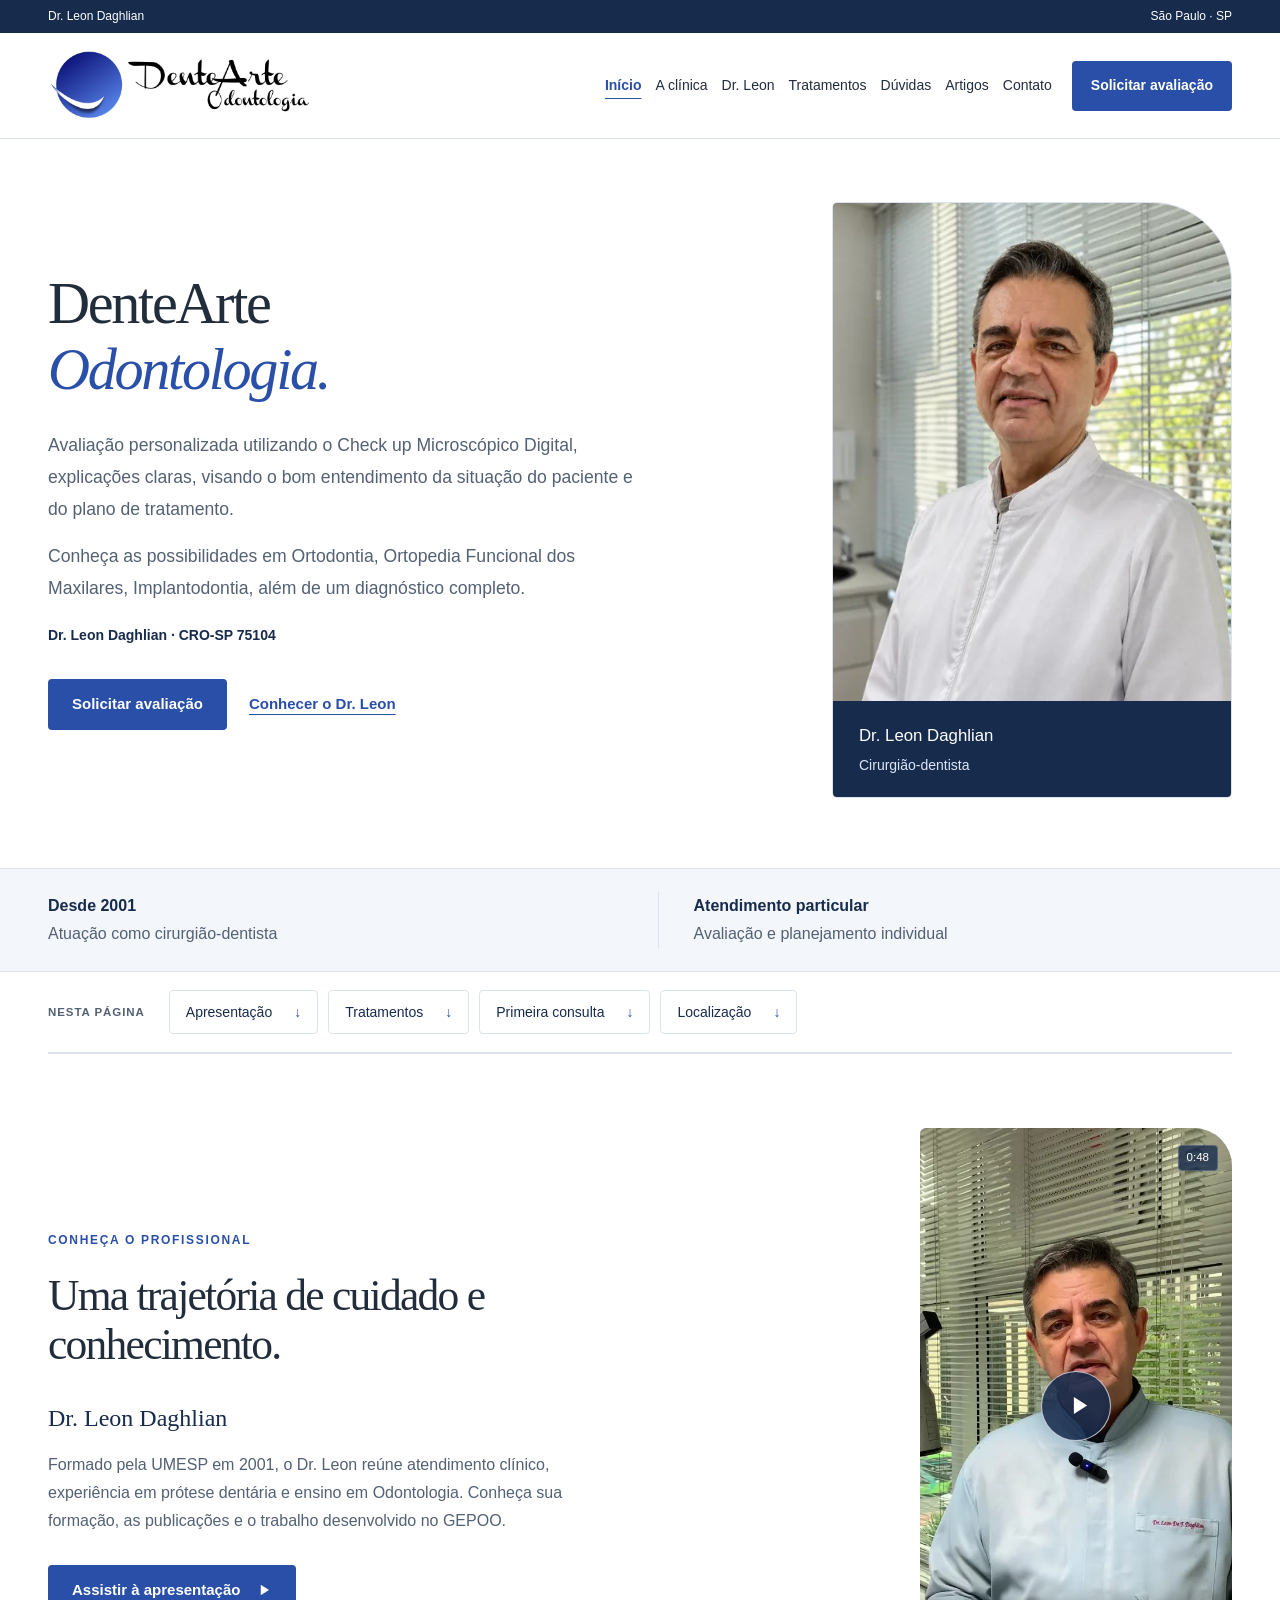
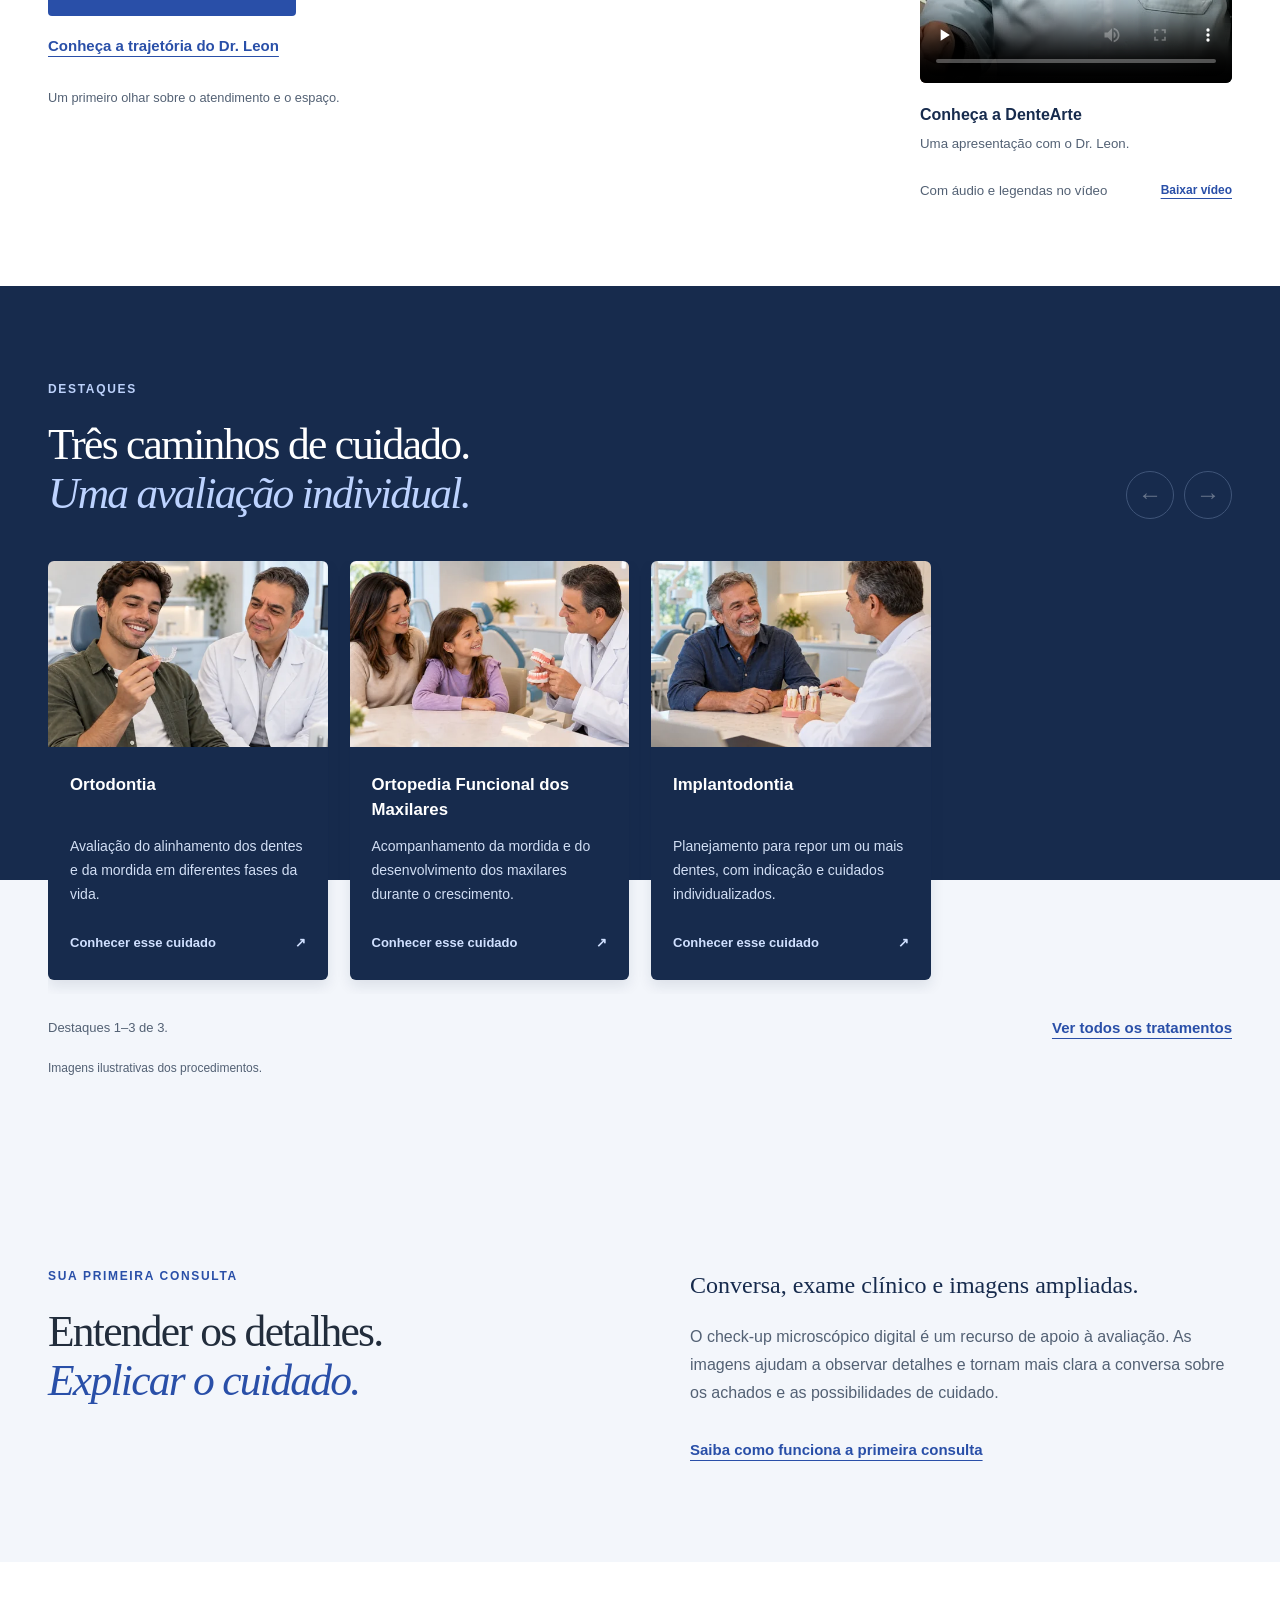
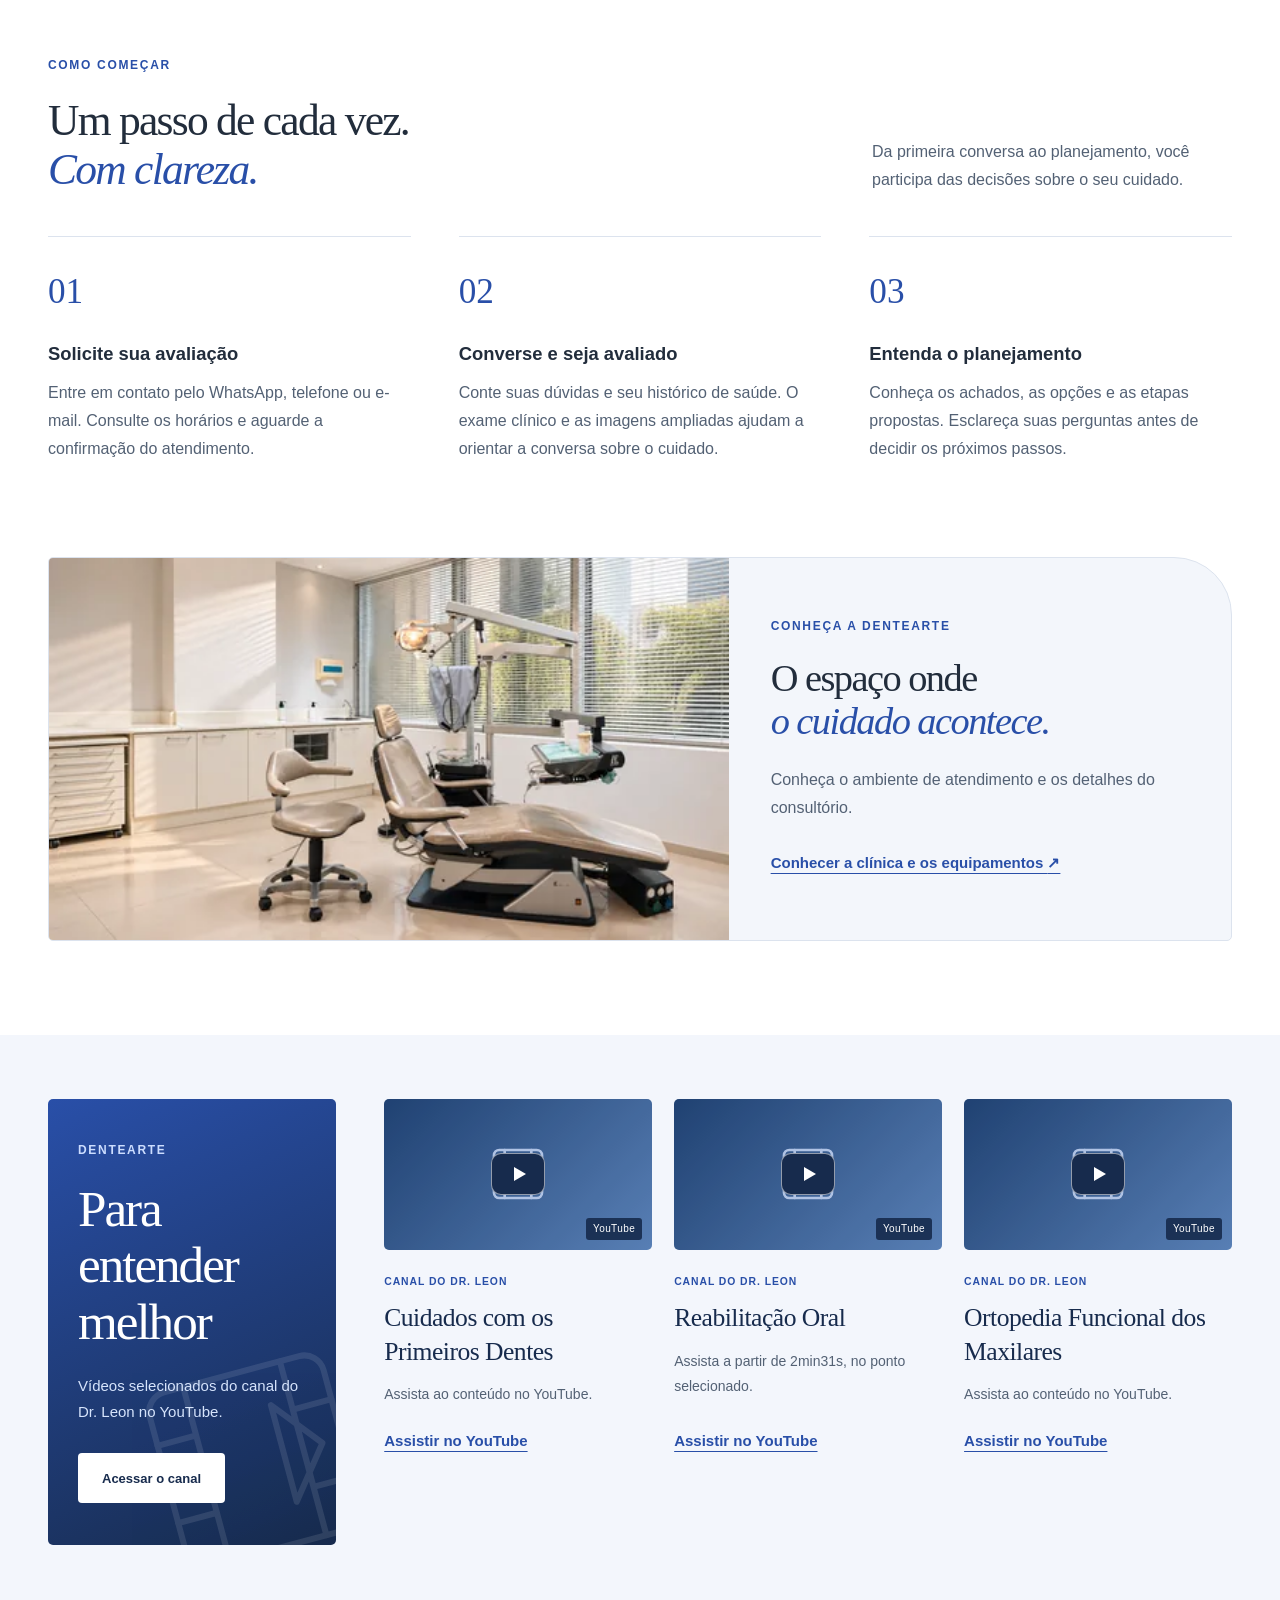
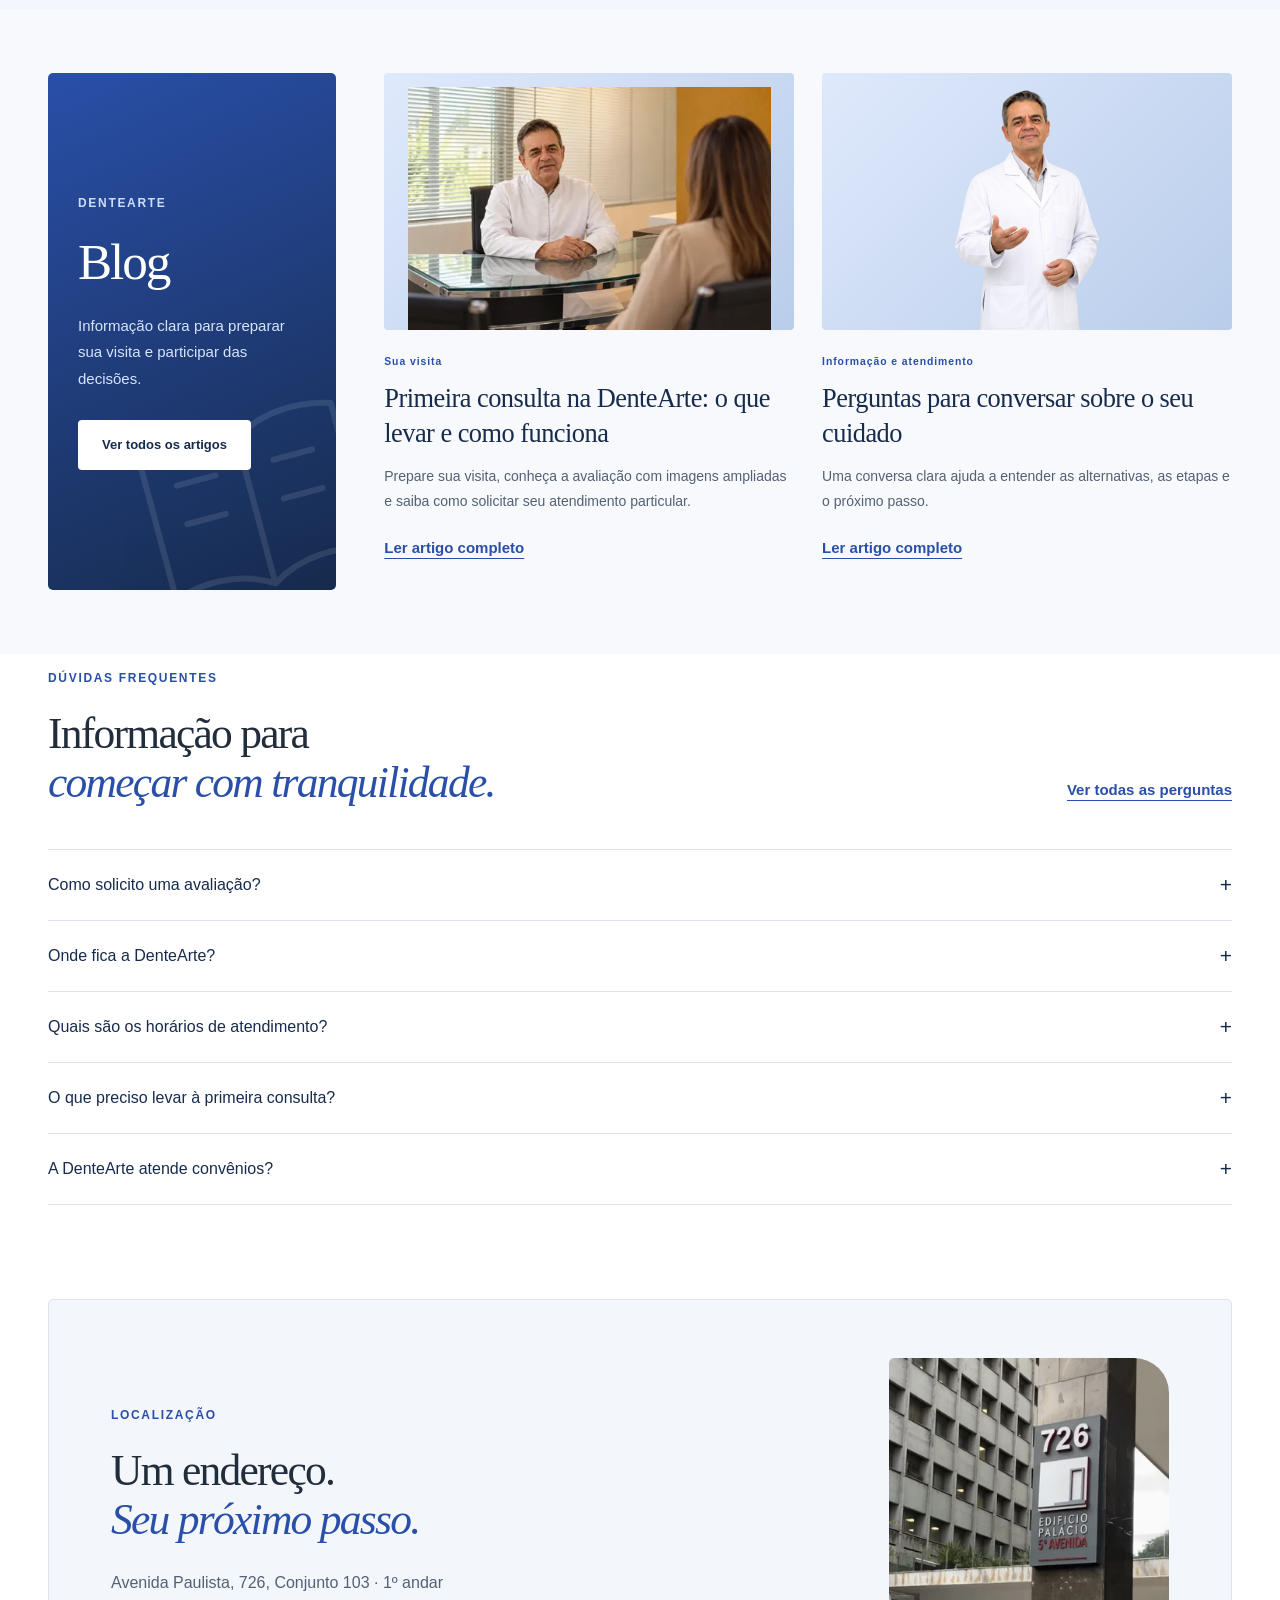
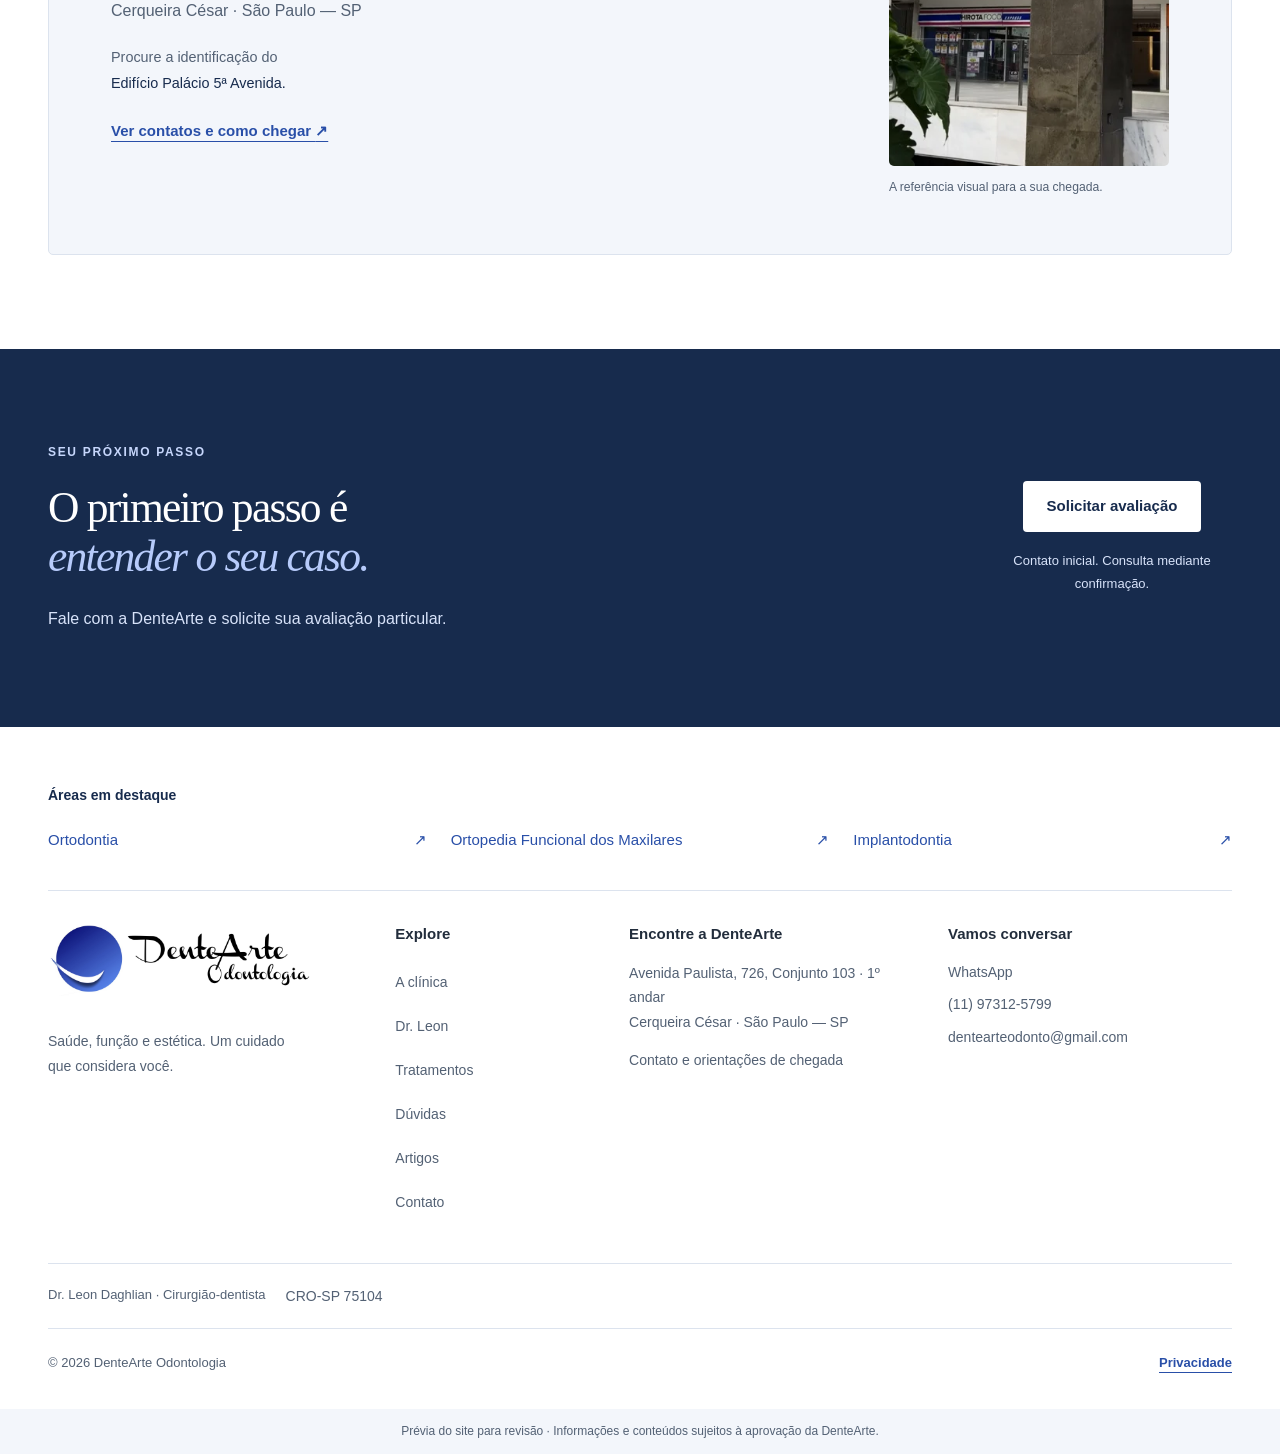
==== commit 19fcc7e2: "Remover reprodução automática dos Destaques" ====
--- a/index.html
+++ b/index.html
@@ -19,7 +19,7 @@
   
   <link rel="stylesheet" href="assets/runtime/styles-home.a807d218c410e4f5.css">
   <script src="assets/runtime/app.6efefcf47bba2258.js" defer></script>
-<script src="assets/runtime/sections.3977c58650f50181.js" defer></script>
+<script src="assets/runtime/sections.1c30615762a68230.js" defer></script>
 <script src="assets/runtime/media.e049b5c25b00d637.js" defer></script>
 </head>
 
@@ -69,7 +69,7 @@
       <p class="da-media-status" id="video-apresentacao-status" role="status" aria-live="polite" hidden></p></figcaption>
     </figure></div>
 </section>
-<section class="highlights-section section-space page-section-target" id="destaques" aria-labelledby="highlights-title" tabindex="-1"><div class="wrap"><div class="section-heading"><div><p class="eyebrow">DESTAQUES</p><h2 id="highlights-title">Três caminhos de cuidado.<br><em>Uma avaliação individual.</em></h2></div><div class="carousel-controls" data-carousel-controls hidden><button type="button" class="carousel-toggle" data-carousel-toggle aria-label="Pausar rolagem automática" aria-controls="highlights-track">Pausar</button><button type="button" class="carousel-arrow" data-carousel-prev aria-label="Ver tratamentos anteriores" aria-controls="highlights-track">←</button><button type="button" class="carousel-arrow" data-carousel-next aria-label="Ver próximos tratamentos" aria-controls="highlights-track">→</button></div></div><div class="highlight-track" id="highlights-track" tabindex="0" aria-label="Destaques dos tratamentos; use as setas para navegar"><a class="highlight-card" href="tratamento-ortodontia.html"><div class="highlight-visual highlight-photo"><img src="assets/runtime/ortodontia.4e6192ca11a2cd31.webp" alt="Imagem ilustrativa de um alinhador transparente em uma consulta" width="960" height="640" loading="lazy" decoding="async" srcset="assets/runtime/tratamentos-ortodontia-480.391642be3a689892.webp 480w, assets/runtime/ortodontia.4e6192ca11a2cd31.webp 960w" sizes="(max-width: 650px) calc(100vw - 40px), (max-width: 1000px) 45vw, 440px"></div><div class="highlight-copy"><h3>Ortodontia</h3><p>Avaliação do alinhamento dos dentes e da mordida em diferentes fases da vida.</p><span class="highlight-link">Conhecer esse cuidado <span aria-hidden="true">↗</span></span></div></a><a class="highlight-card" href="tratamento-ortopedia-funcional.html"><div class="highlight-visual highlight-photo"><img src="assets/runtime/ortopedia-funcional.61e258c09fccf514.webp" alt="Imagem ilustrativa de uma criança e sua responsável em orientação sobre os maxilares" width="960" height="640" loading="lazy" decoding="async" srcset="assets/runtime/tratamentos-ortopedia-funcional-480.c8b0a27391415779.webp 480w, assets/runtime/ortopedia-funcional.61e258c09fccf514.webp 960w" sizes="(max-width: 650px) calc(100vw - 40px), (max-width: 1000px) 45vw, 440px"></div><div class="highlight-copy"><h3>Ortopedia Funcional dos Maxilares</h3><p>Acompanhamento da mordida e do desenvolvimento dos maxilares durante o crescimento.</p><span class="highlight-link">Conhecer esse cuidado <span aria-hidden="true">↗</span></span></div></a><a class="highlight-card" href="tratamento-implantodontia.html"><div class="highlight-visual highlight-photo"><img src="assets/runtime/implantodontia.1fc6ed169a459009.webp" alt="Imagem ilustrativa de orientação com um modelo de implante dentário" width="960" height="640" loading="lazy" decoding="async" srcset="assets/runtime/tratamentos-implantodontia-480.143614f6ed441ddf.webp 480w, assets/runtime/implantodontia.1fc6ed169a459009.webp 960w" sizes="(max-width: 650px) calc(100vw - 40px), (max-width: 1000px) 45vw, 440px"></div><div class="highlight-copy"><h3>Implantodontia</h3><p>Planejamento para repor um ou mais dentes, com indicação e cuidados individualizados.</p><span class="highlight-link">Conhecer esse cuidado <span aria-hidden="true">↗</span></span></div></a></div><div class="highlight-bottom"><p class="carousel-status" data-carousel-status role="status">3 áreas em destaque.</p><a class="text-link" href="tratamentos.html">Ver todos os tratamentos</a></div><p class="highlight-image-note">Imagens ilustrativas dos procedimentos.</p></div></section>
+<section class="highlights-section section-space page-section-target" id="destaques" aria-labelledby="highlights-title" tabindex="-1"><div class="wrap"><div class="section-heading"><div><p class="eyebrow">DESTAQUES</p><h2 id="highlights-title">Três caminhos de cuidado.<br><em>Uma avaliação individual.</em></h2></div><div class="carousel-controls" data-carousel-controls hidden><button type="button" class="carousel-arrow" data-carousel-prev aria-label="Ver tratamentos anteriores" aria-controls="highlights-track">←</button><button type="button" class="carousel-arrow" data-carousel-next aria-label="Ver próximos tratamentos" aria-controls="highlights-track">→</button></div></div><div class="highlight-track" id="highlights-track" tabindex="0" aria-label="Destaques dos tratamentos; use as setas para navegar"><a class="highlight-card" href="tratamento-ortodontia.html"><div class="highlight-visual highlight-photo"><img src="assets/runtime/ortodontia.4e6192ca11a2cd31.webp" alt="Imagem ilustrativa de um alinhador transparente em uma consulta" width="960" height="640" loading="lazy" decoding="async" srcset="assets/runtime/tratamentos-ortodontia-480.391642be3a689892.webp 480w, assets/runtime/ortodontia.4e6192ca11a2cd31.webp 960w" sizes="(max-width: 650px) calc(100vw - 40px), (max-width: 1000px) 45vw, 440px"></div><div class="highlight-copy"><h3>Ortodontia</h3><p>Avaliação do alinhamento dos dentes e da mordida em diferentes fases da vida.</p><span class="highlight-link">Conhecer esse cuidado <span aria-hidden="true">↗</span></span></div></a><a class="highlight-card" href="tratamento-ortopedia-funcional.html"><div class="highlight-visual highlight-photo"><img src="assets/runtime/ortopedia-funcional.61e258c09fccf514.webp" alt="Imagem ilustrativa de uma criança e sua responsável em orientação sobre os maxilares" width="960" height="640" loading="lazy" decoding="async" srcset="assets/runtime/tratamentos-ortopedia-funcional-480.c8b0a27391415779.webp 480w, assets/runtime/ortopedia-funcional.61e258c09fccf514.webp 960w" sizes="(max-width: 650px) calc(100vw - 40px), (max-width: 1000px) 45vw, 440px"></div><div class="highlight-copy"><h3>Ortopedia Funcional dos Maxilares</h3><p>Acompanhamento da mordida e do desenvolvimento dos maxilares durante o crescimento.</p><span class="highlight-link">Conhecer esse cuidado <span aria-hidden="true">↗</span></span></div></a><a class="highlight-card" href="tratamento-implantodontia.html"><div class="highlight-visual highlight-photo"><img src="assets/runtime/implantodontia.1fc6ed169a459009.webp" alt="Imagem ilustrativa de orientação com um modelo de implante dentário" width="960" height="640" loading="lazy" decoding="async" srcset="assets/runtime/tratamentos-implantodontia-480.143614f6ed441ddf.webp 480w, assets/runtime/implantodontia.1fc6ed169a459009.webp 960w" sizes="(max-width: 650px) calc(100vw - 40px), (max-width: 1000px) 45vw, 440px"></div><div class="highlight-copy"><h3>Implantodontia</h3><p>Planejamento para repor um ou mais dentes, com indicação e cuidados individualizados.</p><span class="highlight-link">Conhecer esse cuidado <span aria-hidden="true">↗</span></span></div></a></div><div class="highlight-bottom"><p class="carousel-status" data-carousel-status role="status">3 áreas em destaque.</p><a class="text-link" href="tratamentos.html">Ver todos os tratamentos</a></div><p class="highlight-image-note">Imagens ilustrativas dos procedimentos.</p></div></section>
 
 
 <section class="soft-section section-space page-section-target" id="primeira-consulta" tabindex="-1"><div class="wrap editorial-grid"><div><p class="eyebrow">SUA PRIMEIRA CONSULTA</p><h2>Entender os detalhes.<br><em>Explicar o cuidado.</em></h2></div><div><p class="lead">Conversa, exame clínico e imagens ampliadas.</p><p>O check-up microscópico digital é um recurso de apoio à avaliação. As imagens ajudam a observar detalhes e tornam mais clara a conversa sobre os achados e as possibilidades de cuidado.</p><a class="text-link" href="clinica.html#primeira-consulta">Saiba como funciona a primeira consulta</a></div></div></section>
